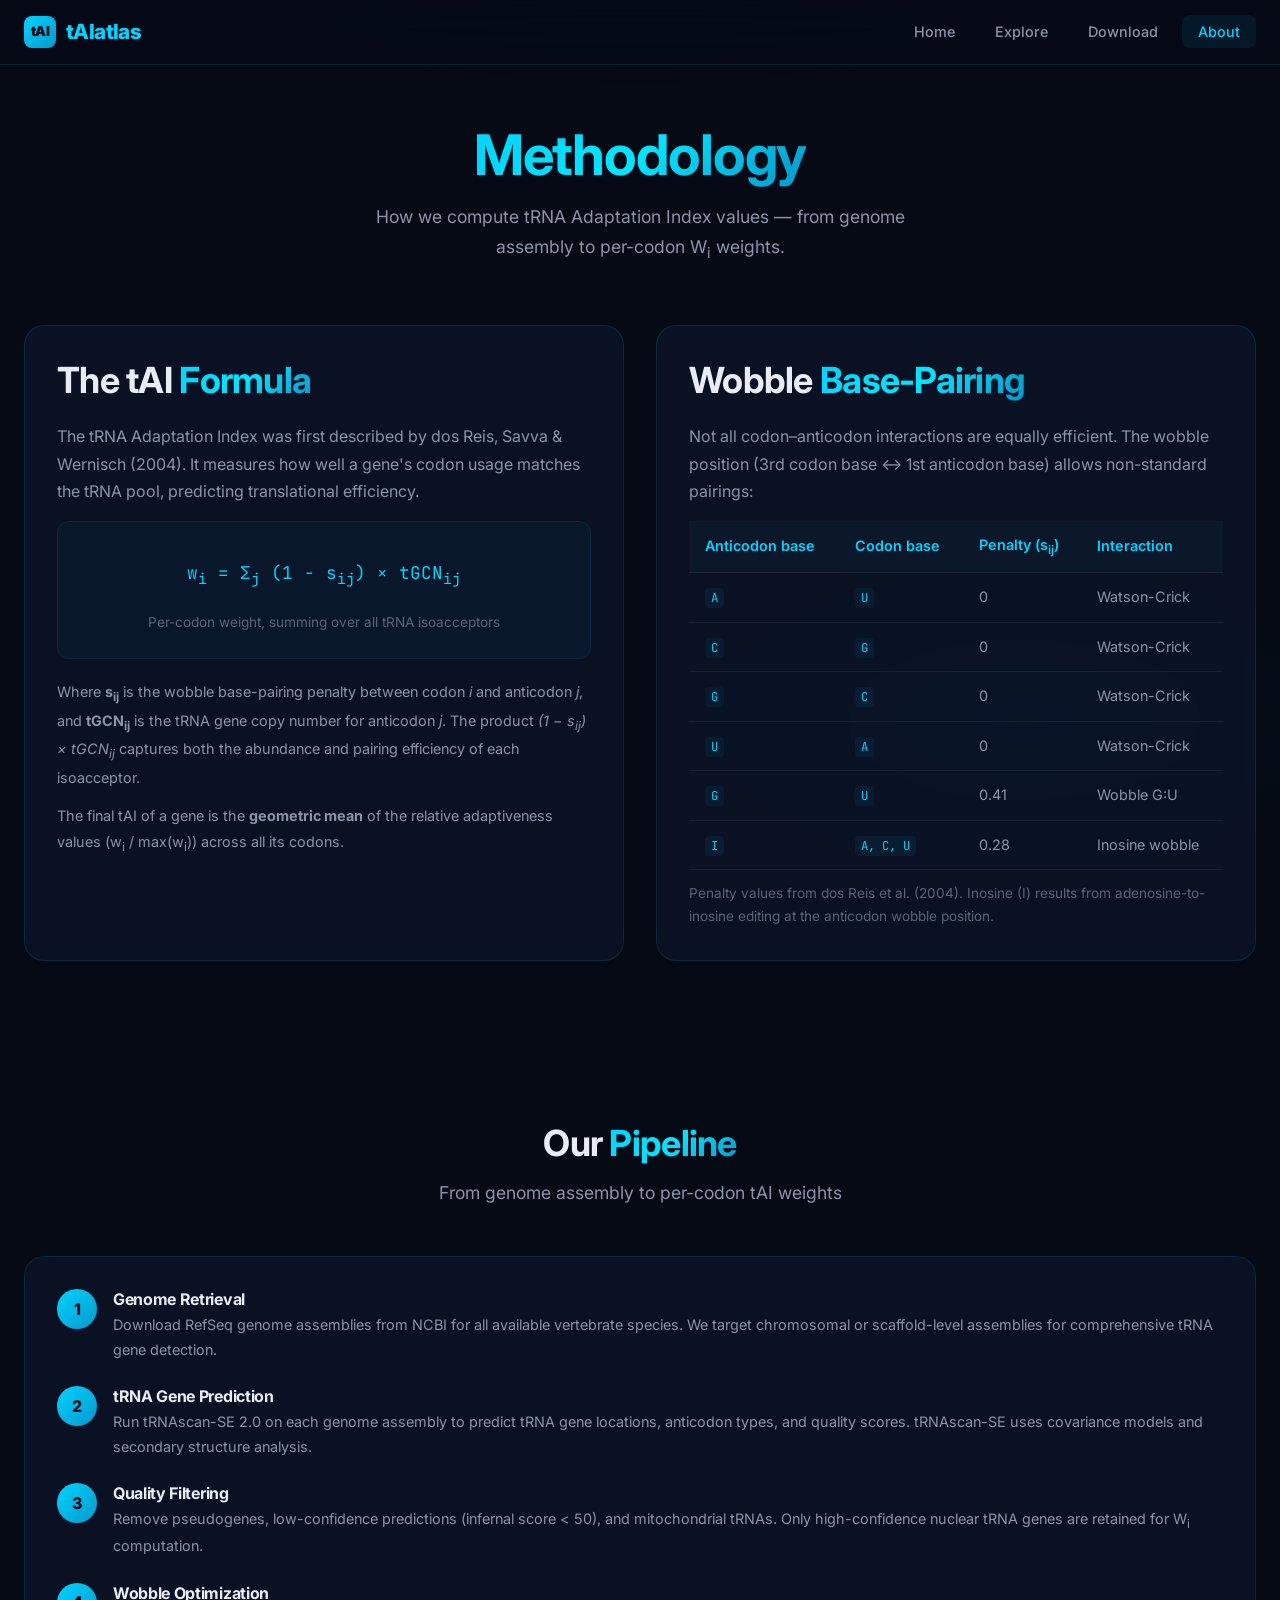
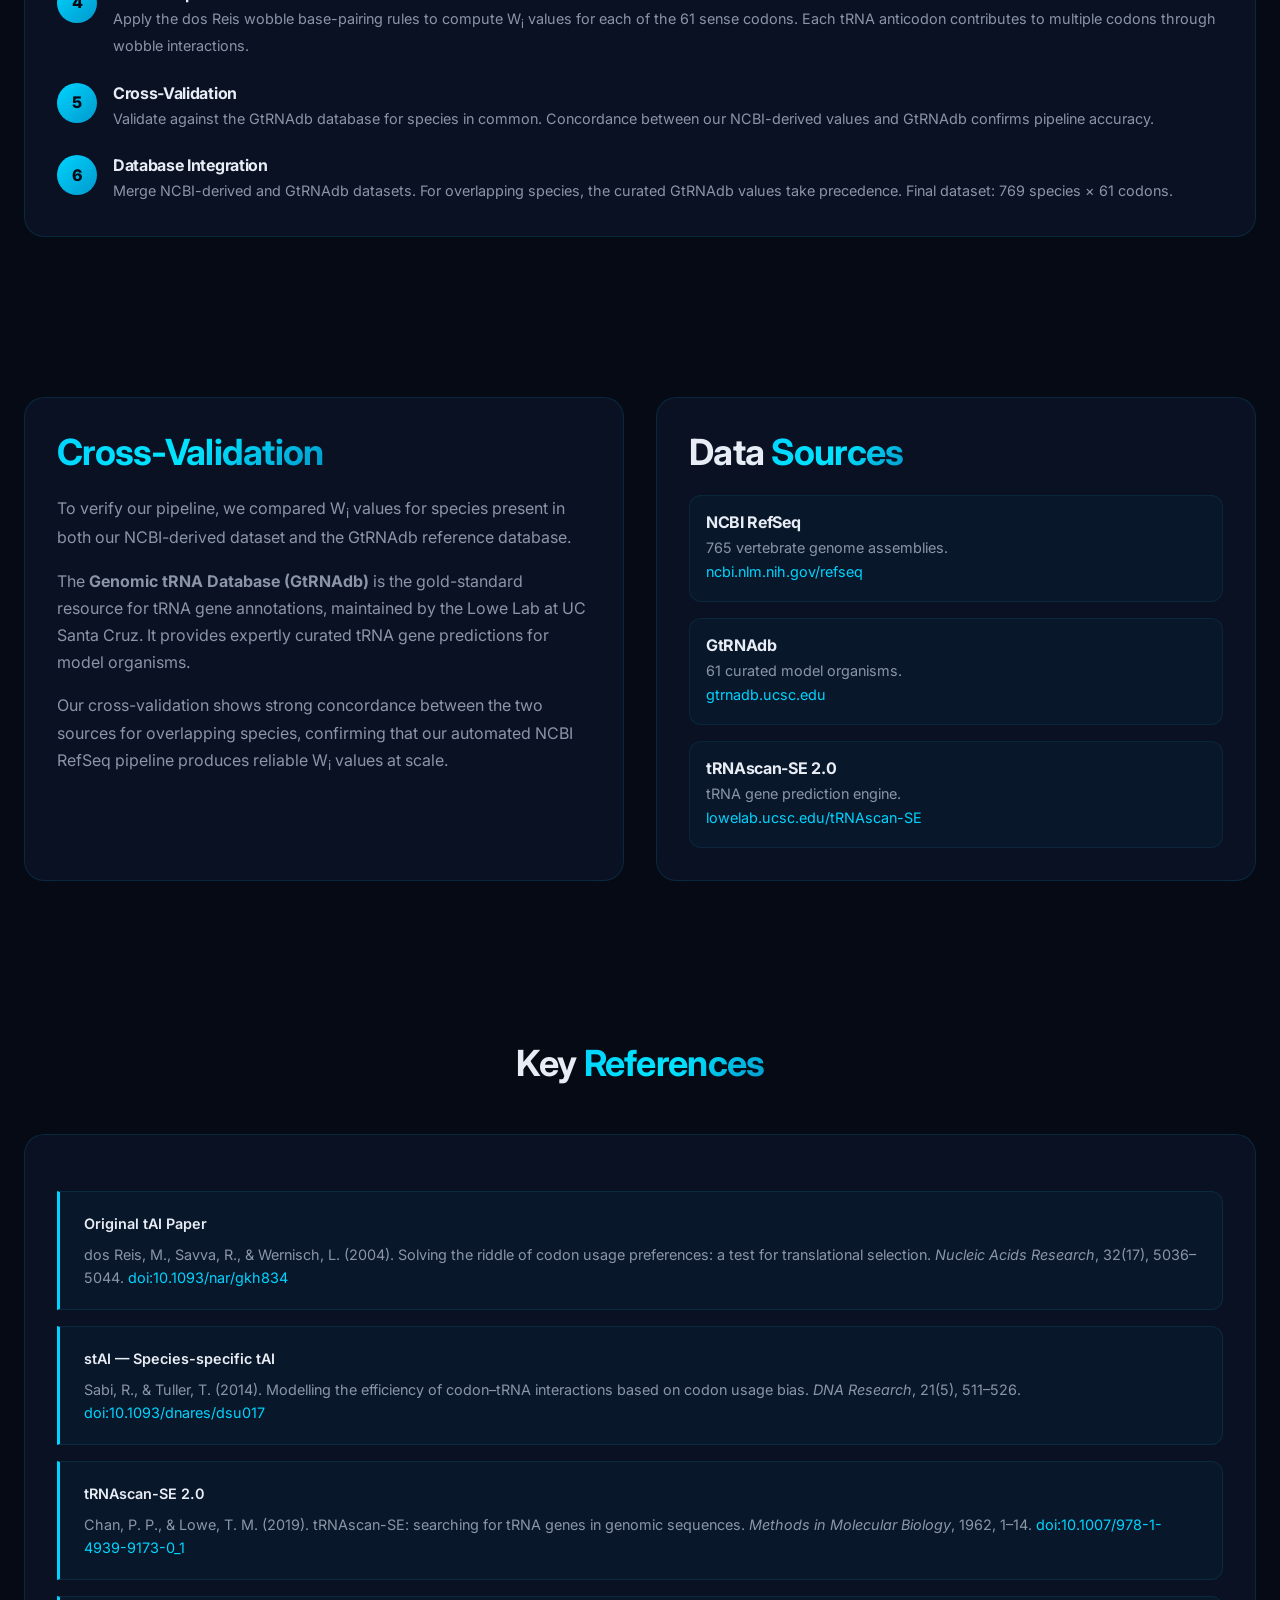
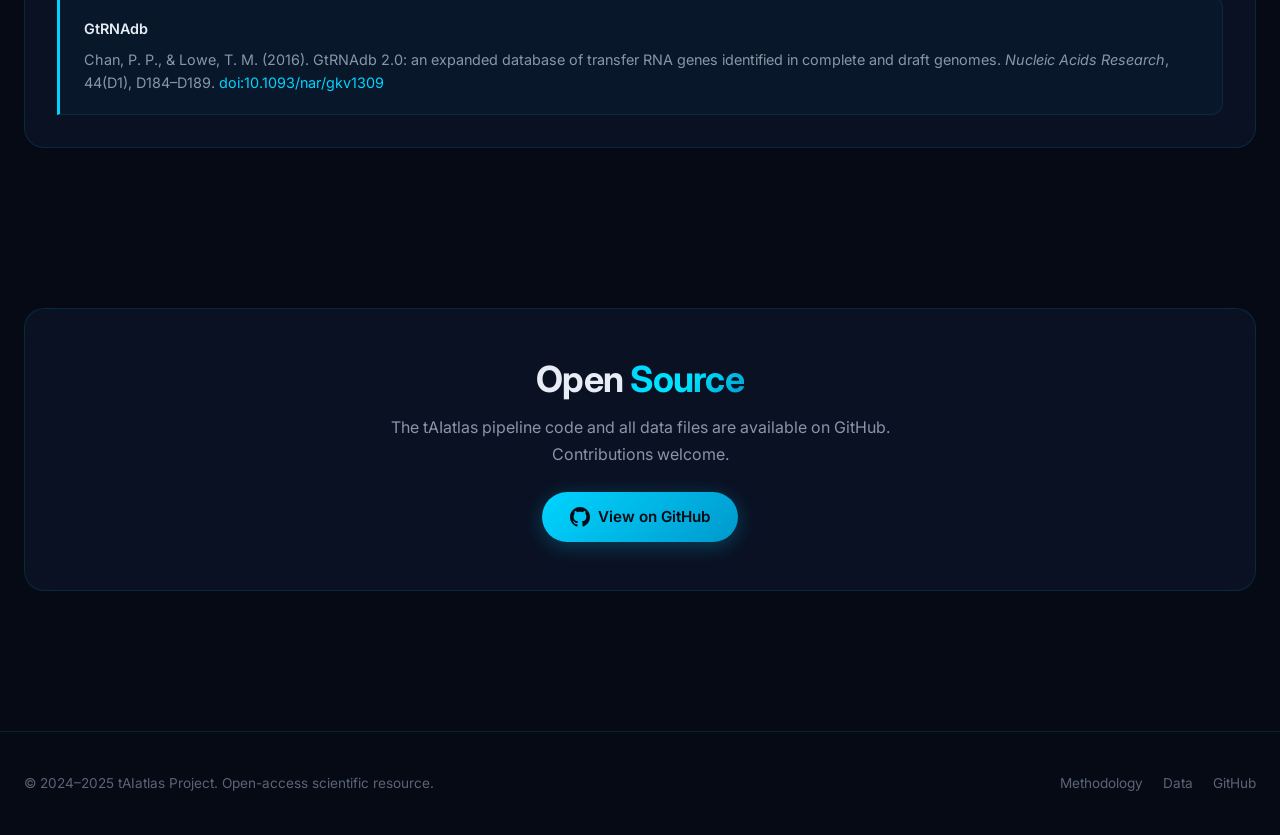
==== about.html @ b8c355f7 "feat: normalize W_i→w_i, fix taxonomy for all 769 species - Normalize raw W_i to w_i = W_i/max(W_i) " ====
<!DOCTYPE html>
<html lang="en">
<head>
  <meta charset="UTF-8">
  <meta name="viewport" content="width=device-width, initial-scale=1.0">
  <title>Methodology — tAIatlas</title>
  <meta name="description" content="How tAIatlas computes tRNA Adaptation Index values: pipeline from NCBI RefSeq genomes to quality-filtered W_i values with GtRNAdb cross-validation.">
  <link rel="preconnect" href="https://fonts.googleapis.com">
  <link rel="preconnect" href="https://fonts.gstatic.com" crossorigin>
  <link href="https://fonts.googleapis.com/css2?family=Inter:wght@300;400;500;600;700;800;900&family=JetBrains+Mono:wght@400;500;600&display=swap" rel="stylesheet">
  <link rel="stylesheet" href="css/style.css">
  <link rel="icon" href="data:image/svg+xml,<svg xmlns='http://www.w3.org/2000/svg' viewBox='0 0 100 100'><text y='.9em' font-size='90'>🧬</text></svg>">
</head>
<body>

  <!-- Navigation -->
  <nav class="nav" role="navigation" aria-label="Main navigation">
    <div class="nav-inner">
      <a href="index.html" class="nav-brand" aria-label="tAIatlas home">
        <span class="logo-icon">tAI</span>
        <span>tAIatlas</span>
      </a>
      <button class="nav-toggle" aria-label="Toggle navigation" aria-expanded="false">
        <span></span><span></span><span></span>
      </button>
      <ul class="nav-links">
        <li><a href="index.html">Home</a></li>
        <li><a href="explore.html">Explore</a></li>
        <li><a href="download.html">Download</a></li>
        <li><a href="about.html">About</a></li>
      </ul>
    </div>
  </nav>

  <!-- Page Header -->
  <header class="page-header">
    <div class="container">
      <h1><span class="gradient-text">Methodology</span></h1>
      <p>How we compute tRNA Adaptation Index values — from genome assembly to per-codon W<sub>i</sub> weights.</p>
    </div>
  </header>

  <main>
    <!-- tAI Formula Section -->
    <section class="section" style="padding-top: 0;">
      <div class="container">
        <div class="methodology-grid">

          <div class="glass-card fade-in">
            <h2 style="margin-bottom: 20px;">The tAI <span class="gradient-text">Formula</span></h2>
            <p style="color: var(--text-secondary); margin-bottom: 16px;">
              The tRNA Adaptation Index was first described by dos Reis, Savva & Wernisch (2004). It measures how well a gene's codon usage matches the tRNA pool, predicting translational efficiency.
            </p>
            <div class="formula-card" style="background: rgba(0, 212, 255, 0.03); border: 1px solid rgba(0, 212, 255, 0.08); border-radius: 12px; padding: 24px; margin-bottom: 20px;">
              <div class="formula" style="border: none; background: none; padding: 12px 0; margin-bottom: 8px;">
                w<sub>i</sub> = Σ<sub>j</sub> (1 − s<sub>ij</sub>) × tGCN<sub>ij</sub>
              </div>
              <div class="formula-label">Per-codon weight, summing over all tRNA isoacceptors</div>
            </div>
            <p style="color: var(--text-secondary); font-size: 0.9rem; line-height: 1.8;">
              Where <strong>s<sub>ij</sub></strong> is the wobble base-pairing penalty between codon <em>i</em> and anticodon <em>j</em>, and <strong>tGCN<sub>ij</sub></strong> is the tRNA gene copy number for anticodon <em>j</em>. The product <em>(1 − s<sub>ij</sub>) × tGCN<sub>ij</sub></em> captures both the abundance and pairing efficiency of each isoacceptor.
            </p>
            <p style="color: var(--text-secondary); font-size: 0.9rem; line-height: 1.8; margin-top: 12px;">
              The final tAI of a gene is the <strong>geometric mean</strong> of the relative adaptiveness values (w<sub>i</sub> / max(w<sub>i</sub>)) across all its codons.
            </p>
          </div>

          <div class="glass-card fade-in">
            <h2 style="margin-bottom: 20px;">Wobble <span class="gradient-text">Base-Pairing</span></h2>
            <p style="color: var(--text-secondary); margin-bottom: 16px;">
              Not all codon–anticodon interactions are equally efficient. The wobble position (3rd codon base ↔ 1st anticodon base) allows non-standard pairings:
            </p>
            <div style="overflow-x: auto;">
              <table class="doc-table">
                <thead>
                  <tr>
                    <th>Anticodon base</th>
                    <th>Codon base</th>
                    <th>Penalty (s<sub>ij</sub>)</th>
                    <th>Interaction</th>
                  </tr>
                </thead>
                <tbody>
                  <tr><td><code>A</code></td><td><code>U</code></td><td>0</td><td>Watson-Crick</td></tr>
                  <tr><td><code>C</code></td><td><code>G</code></td><td>0</td><td>Watson-Crick</td></tr>
                  <tr><td><code>G</code></td><td><code>C</code></td><td>0</td><td>Watson-Crick</td></tr>
                  <tr><td><code>U</code></td><td><code>A</code></td><td>0</td><td>Watson-Crick</td></tr>
                  <tr><td><code>G</code></td><td><code>U</code></td><td>0.41</td><td>Wobble G:U</td></tr>
                  <tr><td><code>I</code></td><td><code>A, C, U</code></td><td>0.28</td><td>Inosine wobble</td></tr>
                </tbody>
              </table>
            </div>
            <p style="color: var(--text-muted); font-size: 0.85rem; margin-top: 12px;">
              Penalty values from dos Reis et al. (2004). Inosine (I) results from adenosine-to-inosine editing at the anticodon wobble position.
            </p>
          </div>
        </div>
      </div>
    </section>

    <!-- Pipeline Section -->
    <section class="section">
      <div class="container">
        <div class="section-header fade-in">
          <h2>Our <span class="gradient-text">Pipeline</span></h2>
          <p>From genome assembly to per-codon tAI weights</p>
        </div>

        <div class="glass-card fade-in">
          <div class="pipeline-steps">
            <div class="step-card">
              <div class="step-number">1</div>
              <div class="step-content">
                <h4>Genome Retrieval</h4>
                <p>Download RefSeq genome assemblies from NCBI for all available vertebrate species. We target chromosomal or scaffold-level assemblies for comprehensive tRNA gene detection.</p>
              </div>
            </div>
            <div class="step-card">
              <div class="step-number">2</div>
              <div class="step-content">
                <h4>tRNA Gene Prediction</h4>
                <p>Run tRNAscan-SE 2.0 on each genome assembly to predict tRNA gene locations, anticodon types, and quality scores. tRNAscan-SE uses covariance models and secondary structure analysis.</p>
              </div>
            </div>
            <div class="step-card">
              <div class="step-number">3</div>
              <div class="step-content">
                <h4>Quality Filtering</h4>
                <p>Remove pseudogenes, low-confidence predictions (infernal score &lt; 50), and mitochondrial tRNAs. Only high-confidence nuclear tRNA genes are retained for W<sub>i</sub> computation.</p>
              </div>
            </div>
            <div class="step-card">
              <div class="step-number">4</div>
              <div class="step-content">
                <h4>Wobble Optimization</h4>
                <p>Apply the dos Reis wobble base-pairing rules to compute W<sub>i</sub> values for each of the 61 sense codons. Each tRNA anticodon contributes to multiple codons through wobble interactions.</p>
              </div>
            </div>
            <div class="step-card">
              <div class="step-number">5</div>
              <div class="step-content">
                <h4>Cross-Validation</h4>
                <p>Validate against the GtRNAdb database for species in common. Concordance between our NCBI-derived values and GtRNAdb confirms pipeline accuracy.</p>
              </div>
            </div>
            <div class="step-card">
              <div class="step-number">6</div>
              <div class="step-content">
                <h4>Database Integration</h4>
                <p>Merge NCBI-derived and GtRNAdb datasets. For overlapping species, the curated GtRNAdb values take precedence. Final dataset: 769 species × 61 codons.</p>
              </div>
            </div>
          </div>
        </div>
      </div>
    </section>

    <!-- Cross-Validation Section -->
    <section class="section">
      <div class="container">
        <div class="methodology-grid">
          <div class="glass-card fade-in">
            <h2 style="margin-bottom: 20px;"><span class="gradient-text">Cross-Validation</span></h2>
            <p style="color: var(--text-secondary); margin-bottom: 16px;">
              To verify our pipeline, we compared W<sub>i</sub> values for species present in both our NCBI-derived dataset and the GtRNAdb reference database.
            </p>
            <p style="color: var(--text-secondary); margin-bottom: 16px;">
              The <strong>Genomic tRNA Database (GtRNAdb)</strong> is the gold-standard resource for tRNA gene annotations, maintained by the Lowe Lab at UC Santa Cruz. It provides expertly curated tRNA gene predictions for model organisms.
            </p>
            <p style="color: var(--text-secondary);">
              Our cross-validation shows strong concordance between the two sources for overlapping species, confirming that our automated NCBI RefSeq pipeline produces reliable W<sub>i</sub> values at scale.
            </p>
          </div>

          <div class="glass-card fade-in">
            <h2 style="margin-bottom: 20px;">Data <span class="gradient-text">Sources</span></h2>
            <div style="display: flex; flex-direction: column; gap: 16px;">
              <div style="padding: 16px; border-radius: 12px; background: rgba(0,212,255,0.03); border: 1px solid rgba(0,212,255,0.08);">
                <h4 style="margin-bottom: 4px;">NCBI RefSeq</h4>
                <p style="color: var(--text-secondary); font-size: 0.9rem;">
                  765 vertebrate genome assemblies.
                  <br><a href="https://www.ncbi.nlm.nih.gov/refseq/" target="_blank" rel="noopener">ncbi.nlm.nih.gov/refseq</a>
                </p>
              </div>
              <div style="padding: 16px; border-radius: 12px; background: rgba(0,212,255,0.03); border: 1px solid rgba(0,212,255,0.08);">
                <h4 style="margin-bottom: 4px;">GtRNAdb</h4>
                <p style="color: var(--text-secondary); font-size: 0.9rem;">
                  61 curated model organisms.
                  <br><a href="http://gtrnadb.ucsc.edu" target="_blank" rel="noopener">gtrnadb.ucsc.edu</a>
                </p>
              </div>
              <div style="padding: 16px; border-radius: 12px; background: rgba(0,212,255,0.03); border: 1px solid rgba(0,212,255,0.08);">
                <h4 style="margin-bottom: 4px;">tRNAscan-SE 2.0</h4>
                <p style="color: var(--text-secondary); font-size: 0.9rem;">
                  tRNA gene prediction engine.
                  <br><a href="http://lowelab.ucsc.edu/tRNAscan-SE/" target="_blank" rel="noopener">lowelab.ucsc.edu/tRNAscan-SE</a>
                </p>
              </div>
            </div>
          </div>
        </div>
      </div>
    </section>

    <!-- References Section -->
    <section class="section">
      <div class="container">
        <div class="section-header fade-in">
          <h2>Key <span class="gradient-text">References</span></h2>
        </div>

        <div class="glass-card fade-in">
          <div class="citation-box">
            <p class="citation-title">Original tAI Paper</p>
            <p>
              dos Reis, M., Savva, R., & Wernisch, L. (2004). Solving the riddle of codon usage preferences: a test for translational selection.
              <em>Nucleic Acids Research</em>, 32(17), 5036–5044.
              <a href="https://doi.org/10.1093/nar/gkh834" target="_blank" rel="noopener">doi:10.1093/nar/gkh834</a>
            </p>
          </div>

          <div class="citation-box" style="margin-top: 16px;">
            <p class="citation-title">stAI — Species-specific tAI</p>
            <p>
              Sabi, R., & Tuller, T. (2014). Modelling the efficiency of codon–tRNA interactions based on codon usage bias.
              <em>DNA Research</em>, 21(5), 511–526.
              <a href="https://doi.org/10.1093/dnares/dsu017" target="_blank" rel="noopener">doi:10.1093/dnares/dsu017</a>
            </p>
          </div>

          <div class="citation-box" style="margin-top: 16px;">
            <p class="citation-title">tRNAscan-SE 2.0</p>
            <p>
              Chan, P. P., & Lowe, T. M. (2019). tRNAscan-SE: searching for tRNA genes in genomic sequences.
              <em>Methods in Molecular Biology</em>, 1962, 1–14.
              <a href="https://doi.org/10.1007/978-1-4939-9173-0_1" target="_blank" rel="noopener">doi:10.1007/978-1-4939-9173-0_1</a>
            </p>
          </div>

          <div class="citation-box" style="margin-top: 16px;">
            <p class="citation-title">GtRNAdb</p>
            <p>
              Chan, P. P., & Lowe, T. M. (2016). GtRNAdb 2.0: an expanded database of transfer RNA genes identified in complete and draft genomes.
              <em>Nucleic Acids Research</em>, 44(D1), D184–D189.
              <a href="https://doi.org/10.1093/nar/gkv1309" target="_blank" rel="noopener">doi:10.1093/nar/gkv1309</a>
            </p>
          </div>
        </div>
      </div>
    </section>

    <!-- GitHub Section -->
    <section class="section">
      <div class="container">
        <div class="glass-card fade-in" style="text-align: center; padding: 48px 32px;">
          <h2 style="margin-bottom: 12px;">Open <span class="gradient-text">Source</span></h2>
          <p style="color: var(--text-secondary); max-width: 500px; margin: 0 auto 24px;">
            The tAIatlas pipeline code and all data files are available on GitHub. Contributions welcome.
          </p>
          <a href="https://github.com/taiatlas" class="btn btn-primary" target="_blank" rel="noopener">
            <svg width="20" height="20" viewBox="0 0 24 24" fill="currentColor"><path d="M12 0c-6.626 0-12 5.373-12 12 0 5.302 3.438 9.8 8.207 11.387.599.111.793-.261.793-.577v-2.234c-3.338.726-4.033-1.416-4.033-1.416-.546-1.387-1.333-1.756-1.333-1.756-1.089-.745.083-.729.083-.729 1.205.084 1.839 1.237 1.839 1.237 1.07 1.834 2.807 1.304 3.492.997.107-.775.418-1.305.762-1.604-2.665-.305-5.467-1.334-5.467-5.931 0-1.311.469-2.381 1.236-3.221-.124-.303-.535-1.524.117-3.176 0 0 1.008-.322 3.301 1.23.957-.266 1.983-.399 3.003-.404 1.02.005 2.047.138 3.006.404 2.291-1.552 3.297-1.23 3.297-1.23.653 1.653.242 2.874.118 3.176.77.84 1.235 1.911 1.235 3.221 0 4.609-2.807 5.624-5.479 5.921.43.372.823 1.102.823 2.222v3.293c0 .319.192.694.801.576 4.765-1.589 8.199-6.086 8.199-11.386 0-6.627-5.373-12-12-12z"/></svg>
            View on GitHub
          </a>
        </div>
      </div>
    </section>
  </main>

  <!-- Footer -->
  <footer class="footer" role="contentinfo">
    <div class="container">
      <div class="footer-content">
        <div class="footer-text">
          © 2024–2025 tAIatlas Project. Open-access scientific resource.
        </div>
        <div class="footer-links">
          <a href="about.html">Methodology</a>
          <a href="download.html">Data</a>
          <a href="https://github.com/taiatlas" target="_blank" rel="noopener">GitHub</a>
        </div>
      </div>
    </div>
  </footer>

  <script src="js/main.js"></script>
</body>
</html>
---- css/style.css ----
/* ========================================
   tAIatlas — Global Styles
   Dark scientific aesthetic
   ======================================== */

/* --- CSS Variables --- */
:root {
  --bg-primary: #060a14;
  --bg-secondary: #0a1020;
  --bg-card: rgba(14, 22, 42, 0.65);
  --bg-card-hover: rgba(20, 30, 55, 0.75);
  --border-glass: rgba(0, 212, 255, 0.12);
  --border-glass-hover: rgba(0, 212, 255, 0.28);
  --accent: #00d4ff;
  --accent-secondary: #0099cc;
  --accent-gradient: linear-gradient(135deg, #00d4ff 0%, #0099cc 100%);
  --accent-gradient-text: linear-gradient(135deg, #00d4ff 0%, #00e5ff 50%, #0099cc 100%);
  --text-primary: #e8edf5;
  --text-secondary: #8b95a8;
  --text-muted: #5a6478;
  --success: #00e676;
  --warning: #ffab40;
  --font-sans: 'Inter', -apple-system, BlinkMacSystemFont, 'Segoe UI', Roboto, sans-serif;
  --font-mono: 'JetBrains Mono', 'Fira Code', 'SF Mono', monospace;
  --radius-sm: 8px;
  --radius-md: 12px;
  --radius-lg: 20px;
  --radius-xl: 28px;
  --shadow-sm: 0 2px 8px rgba(0,0,0,0.3);
  --shadow-md: 0 8px 32px rgba(0,0,0,0.4);
  --shadow-lg: 0 16px 64px rgba(0,0,0,0.5);
  --shadow-glow: 0 0 40px rgba(0, 212, 255, 0.08);
  --transition: 0.3s cubic-bezier(0.4, 0, 0.2, 1);
  --max-width: 1280px;
}

/* --- Reset & Base --- */
*, *::before, *::after {
  margin: 0;
  padding: 0;
  box-sizing: border-box;
}

html {
  scroll-behavior: smooth;
  -webkit-font-smoothing: antialiased;
  -moz-osx-font-smoothing: grayscale;
}

body {
  font-family: var(--font-sans);
  background: var(--bg-primary);
  color: var(--text-primary);
  line-height: 1.7;
  min-height: 100vh;
  overflow-x: hidden;
}

/* Background pattern */
body::before {
  content: '';
  position: fixed;
  inset: 0;
  background:
    radial-gradient(ellipse 80% 50% at 50% -20%, rgba(0, 153, 204, 0.08) 0%, transparent 60%),
    radial-gradient(ellipse 60% 40% at 80% 80%, rgba(0, 212, 255, 0.04) 0%, transparent 50%);
  pointer-events: none;
  z-index: 0;
}

a {
  color: var(--accent);
  text-decoration: none;
  transition: color var(--transition);
}

a:hover {
  color: #33ddff;
}

img { max-width: 100%; }

/* --- Typography --- */
h1, h2, h3, h4, h5, h6 {
  font-weight: 700;
  line-height: 1.25;
  letter-spacing: -0.02em;
}

h1 { font-size: clamp(2rem, 5vw, 3.5rem); }
h2 { font-size: clamp(1.5rem, 3vw, 2.25rem); }
h3 { font-size: clamp(1.2rem, 2vw, 1.5rem); }

.gradient-text {
  background: var(--accent-gradient-text);
  -webkit-background-clip: text;
  -webkit-text-fill-color: transparent;
  background-clip: text;
}

/* --- Layout --- */
.container {
  max-width: var(--max-width);
  margin: 0 auto;
  padding: 0 24px;
  position: relative;
  z-index: 1;
}

.section {
  padding: 80px 0;
}

.section-header {
  text-align: center;
  margin-bottom: 48px;
}

.section-header p {
  color: var(--text-secondary);
  margin-top: 12px;
  font-size: 1.1rem;
  max-width: 640px;
  margin-left: auto;
  margin-right: auto;
}

/* --- Navigation --- */
.nav {
  position: fixed;
  top: 0;
  left: 0;
  right: 0;
  z-index: 100;
  backdrop-filter: blur(20px) saturate(180%);
  -webkit-backdrop-filter: blur(20px) saturate(180%);
  background: rgba(6, 10, 20, 0.75);
  border-bottom: 1px solid var(--border-glass);
  transition: background var(--transition);
}

.nav-inner {
  max-width: var(--max-width);
  margin: 0 auto;
  padding: 0 24px;
  display: flex;
  align-items: center;
  justify-content: space-between;
  height: 64px;
}

.nav-brand {
  display: flex;
  align-items: center;
  gap: 10px;
  font-weight: 800;
  font-size: 1.3rem;
  letter-spacing: -0.03em;
}

.nav-brand .logo-icon {
  width: 32px;
  height: 32px;
  border-radius: 8px;
  background: var(--accent-gradient);
  display: flex;
  align-items: center;
  justify-content: center;
  font-size: 0.85rem;
  font-weight: 900;
  color: var(--bg-primary);
}

.nav-links {
  display: flex;
  align-items: center;
  gap: 8px;
  list-style: none;
}

.nav-links a {
  padding: 8px 16px;
  border-radius: var(--radius-sm);
  color: var(--text-secondary);
  font-size: 0.9rem;
  font-weight: 500;
  transition: all var(--transition);
}

.nav-links a:hover,
.nav-links a.active {
  color: var(--text-primary);
  background: rgba(0, 212, 255, 0.08);
}

.nav-links a.active {
  color: var(--accent);
}

/* Mobile hamburger */
.nav-toggle {
  display: none;
  background: none;
  border: none;
  color: var(--text-primary);
  cursor: pointer;
  padding: 8px;
}

.nav-toggle span {
  display: block;
  width: 24px;
  height: 2px;
  background: currentColor;
  margin: 5px 0;
  transition: var(--transition);
}

/* --- Glass Card --- */
.glass-card {
  background: var(--bg-card);
  backdrop-filter: blur(16px) saturate(150%);
  -webkit-backdrop-filter: blur(16px) saturate(150%);
  border: 1px solid var(--border-glass);
  border-radius: var(--radius-lg);
  padding: 32px;
  transition: all var(--transition);
}

.glass-card:hover {
  background: var(--bg-card-hover);
  border-color: var(--border-glass-hover);
  box-shadow: var(--shadow-glow);
  transform: translateY(-2px);
}

/* --- Buttons --- */
.btn {
  display: inline-flex;
  align-items: center;
  gap: 8px;
  padding: 12px 28px;
  border-radius: var(--radius-xl);
  font-weight: 600;
  font-size: 0.95rem;
  cursor: pointer;
  transition: all var(--transition);
  border: none;
  font-family: var(--font-sans);
  text-decoration: none;
}

.btn-primary {
  background: var(--accent-gradient);
  color: var(--bg-primary);
  box-shadow: 0 4px 20px rgba(0, 212, 255, 0.25);
}

.btn-primary:hover {
  box-shadow: 0 6px 30px rgba(0, 212, 255, 0.4);
  transform: translateY(-2px);
  color: var(--bg-primary);
}

.btn-secondary {
  background: rgba(0, 212, 255, 0.08);
  color: var(--accent);
  border: 1px solid rgba(0, 212, 255, 0.2);
}

.btn-secondary:hover {
  background: rgba(0, 212, 255, 0.15);
  border-color: rgba(0, 212, 255, 0.4);
  color: var(--accent);
}

/* --- Hero Section --- */
.hero {
  min-height: 100vh;
  display: flex;
  align-items: center;
  padding-top: 64px;
  position: relative;
  overflow: hidden;
}

.hero::before {
  content: '';
  position: absolute;
  width: 600px;
  height: 600px;
  border-radius: 50%;
  background: radial-gradient(circle, rgba(0, 212, 255, 0.06) 0%, transparent 70%);
  top: 10%;
  right: -10%;
  pointer-events: none;
}

.hero-content {
  max-width: 720px;
  position: relative;
  z-index: 1;
}

.hero-badge {
  display: inline-flex;
  align-items: center;
  gap: 8px;
  padding: 6px 16px;
  border-radius: 100px;
  background: rgba(0, 212, 255, 0.08);
  border: 1px solid rgba(0, 212, 255, 0.15);
  color: var(--accent);
  font-size: 0.85rem;
  font-weight: 600;
  margin-bottom: 24px;
  animation: fadeInDown 0.8s ease;
}

.hero-badge .badge-dot {
  width: 6px;
  height: 6px;
  border-radius: 50%;
  background: var(--accent);
  animation: pulse-dot 2s infinite;
}

.hero h1 {
  margin-bottom: 20px;
  animation: fadeInUp 0.8s ease 0.1s both;
}

.hero-tagline {
  font-size: 1.25rem;
  color: var(--text-secondary);
  margin-bottom: 32px;
  animation: fadeInUp 0.8s ease 0.2s both;
}

.hero-actions {
  display: flex;
  gap: 16px;
  flex-wrap: wrap;
  animation: fadeInUp 0.8s ease 0.3s both;
}

/* --- Hero Search --- */
.hero-search {
  margin-top: 40px;
  animation: fadeInUp 0.8s ease 0.4s both;
}

.search-container {
  position: relative;
  max-width: 560px;
}

.search-input {
  width: 100%;
  padding: 16px 24px 16px 52px;
  border-radius: var(--radius-xl);
  background: var(--bg-card);
  border: 1px solid var(--border-glass);
  color: var(--text-primary);
  font-size: 1rem;
  font-family: var(--font-sans);
  outline: none;
  transition: all var(--transition);
  backdrop-filter: blur(12px);
}

.search-input::placeholder {
  color: var(--text-muted);
}

.search-input:focus {
  border-color: var(--accent);
  box-shadow: 0 0 0 3px rgba(0, 212, 255, 0.1), var(--shadow-glow);
}

.search-icon {
  position: absolute;
  left: 20px;
  top: 50%;
  transform: translateY(-50%);
  color: var(--text-muted);
  pointer-events: none;
}

.search-results {
  position: absolute;
  top: calc(100% + 8px);
  left: 0;
  right: 0;
  background: rgba(10, 16, 32, 0.95);
  backdrop-filter: blur(20px);
  border: 1px solid var(--border-glass);
  border-radius: var(--radius-md);
  max-height: 320px;
  overflow-y: auto;
  display: none;
  box-shadow: var(--shadow-lg);
  z-index: 50;
}

.search-results.active {
  display: block;
  animation: fadeIn 0.2s ease;
}

.search-result-item {
  padding: 12px 20px;
  cursor: pointer;
  display: flex;
  align-items: center;
  justify-content: space-between;
  transition: background var(--transition);
  border-bottom: 1px solid rgba(255,255,255,0.03);
}

.search-result-item:last-child {
  border-bottom: none;
}

.search-result-item:hover {
  background: rgba(0, 212, 255, 0.08);
}

.search-result-item .species-name {
  font-style: italic;
  font-weight: 500;
}

.search-result-item .species-name mark {
  background: rgba(0, 212, 255, 0.2);
  color: var(--accent);
  padding: 0 2px;
  border-radius: 2px;
}

.search-result-item .species-group {
  font-size: 0.8rem;
  color: var(--text-muted);
  padding: 2px 10px;
  border-radius: 100px;
  background: rgba(255,255,255,0.05);
}

/* --- Stats Section --- */
.stats-grid {
  display: grid;
  grid-template-columns: repeat(auto-fit, minmax(200px, 1fr));
  gap: 20px;
}

.stat-card {
  text-align: center;
  padding: 28px 20px;
}

.stat-number {
  font-size: 2.5rem;
  font-weight: 800;
  background: var(--accent-gradient-text);
  -webkit-background-clip: text;
  -webkit-text-fill-color: transparent;
  background-clip: text;
  line-height: 1.1;
  margin-bottom: 8px;
}

.stat-label {
  color: var(--text-secondary);
  font-size: 0.9rem;
  font-weight: 500;
}

/* --- About tAI Section --- */
.about-tai-grid {
  display: grid;
  grid-template-columns: 1fr 1fr;
  gap: 32px;
  align-items: start;
}

.about-tai-text p {
  color: var(--text-secondary);
  margin-bottom: 16px;
}

.about-tai-text p:first-of-type {
  font-size: 1.1rem;
  color: var(--text-primary);
}

.formula-card {
  padding: 28px;
  text-align: center;
}

.formula-card .formula {
  font-family: var(--font-mono);
  font-size: 1.1rem;
  color: var(--accent);
  padding: 20px;
  border-radius: var(--radius-md);
  background: rgba(0, 212, 255, 0.04);
  border: 1px solid rgba(0, 212, 255, 0.1);
  margin-bottom: 16px;
  overflow-x: auto;
}

.formula-card .formula-label {
  font-size: 0.85rem;
  color: var(--text-muted);
}

/* --- Explorer Table --- */
.explorer-controls {
  display: flex;
  gap: 16px;
  margin-bottom: 24px;
  flex-wrap: wrap;
  align-items: center;
}

.explorer-controls .search-container {
  flex: 1;
  min-width: 260px;
}

.filter-select {
  padding: 12px 20px;
  border-radius: var(--radius-xl);
  background: var(--bg-card);
  border: 1px solid var(--border-glass);
  color: var(--text-primary);
  font-size: 0.9rem;
  font-family: var(--font-sans);
  cursor: pointer;
  outline: none;
  transition: all var(--transition);
  appearance: none;
  -webkit-appearance: none;
  padding-right: 40px;
  background-image: url("data:image/svg+xml,%3Csvg xmlns='http://www.w3.org/2000/svg' width='12' height='12' viewBox='0 0 24 24' fill='none' stroke='%238b95a8' stroke-width='2'%3E%3Cpath d='M6 9l6 6 6-6'/%3E%3C/svg%3E");
  background-repeat: no-repeat;
  background-position: right 16px center;
}

.filter-select:focus {
  border-color: var(--accent);
}

.filter-select option {
  background: var(--bg-secondary);
  color: var(--text-primary);
}

.species-count {
  color: var(--text-muted);
  font-size: 0.9rem;
  white-space: nowrap;
}

.table-wrapper {
  overflow-x: auto;
  border-radius: var(--radius-lg);
  border: 1px solid var(--border-glass);
}

.data-table {
  width: 100%;
  border-collapse: collapse;
  font-size: 0.9rem;
}

.data-table thead {
  position: sticky;
  top: 0;
  z-index: 5;
}

.data-table th {
  background: rgba(10, 16, 32, 0.95);
  backdrop-filter: blur(8px);
  padding: 14px 16px;
  text-align: left;
  font-weight: 600;
  color: var(--text-secondary);
  border-bottom: 1px solid var(--border-glass);
  cursor: pointer;
  user-select: none;
  white-space: nowrap;
  transition: color var(--transition);
}

.data-table th:hover {
  color: var(--accent);
}

.data-table th .sort-arrow {
  margin-left: 4px;
  opacity: 0.3;
  font-size: 0.75rem;
}

.data-table th.sorted .sort-arrow {
  opacity: 1;
  color: var(--accent);
}

.data-table td {
  padding: 12px 16px;
  border-bottom: 1px solid rgba(255,255,255,0.03);
  white-space: nowrap;
}

.data-table tbody tr {
  transition: background var(--transition);
  cursor: pointer;
}

.data-table tbody tr:hover {
  background: rgba(0, 212, 255, 0.04);
}

.data-table .species-cell {
  font-style: italic;
  font-weight: 500;
  color: var(--text-primary);
}

.data-table .group-badge {
  display: inline-block;
  padding: 2px 10px;
  border-radius: 100px;
  font-size: 0.78rem;
  font-weight: 500;
}

.group-badge.mammal { background: rgba(255, 107, 107, 0.12); color: #ff6b6b; }
.group-badge.bird { background: rgba(255, 209, 102, 0.12); color: #ffd166; }
.group-badge.fish { background: rgba(72, 191, 227, 0.12); color: #48bfe3; }
.group-badge.reptile { background: rgba(6, 214, 160, 0.12); color: #06d6a0; }
.group-badge.amphibian { background: rgba(188, 143, 255, 0.12); color: #bc8fff; }
.group-badge.other { background: rgba(139, 149, 168, 0.12); color: #8b95a8; }

/* --- Species Detail Panel --- */
.species-detail {
  margin-top: 32px;
  display: none;
}

.species-detail.active {
  display: block;
  animation: fadeIn 0.4s ease;
}

.species-detail-header {
  display: flex;
  align-items: center;
  justify-content: space-between;
  margin-bottom: 24px;
}

.species-detail-header h2 {
  font-style: italic;
}

.close-detail {
  background: rgba(255,255,255,0.05);
  border: 1px solid rgba(255,255,255,0.1);
  color: var(--text-secondary);
  padding: 8px 16px;
  border-radius: var(--radius-sm);
  cursor: pointer;
  font-family: var(--font-sans);
  transition: all var(--transition);
}

.close-detail:hover {
  background: rgba(255,255,255,0.1);
  color: var(--text-primary);
}

.chart-container {
  height: 400px;
  position: relative;
  overflow-x: auto;
}

.bar-chart {
  display: flex;
  align-items: flex-end;
  gap: 2px;
  height: 320px;
  padding: 20px 0;
  min-width: 900px;
}

.bar-wrapper {
  flex: 1;
  display: flex;
  flex-direction: column;
  align-items: center;
  min-width: 14px;
  height: 100%;
  justify-content: flex-end;
}

.bar {
  width: 100%;
  max-width: 16px;
  border-radius: 3px 3px 0 0;
  background: var(--accent-gradient);
  transition: height 0.6s cubic-bezier(0.4, 0, 0.2, 1);
  position: relative;
  min-height: 2px;
}

.bar:hover {
  filter: brightness(1.3);
  box-shadow: 0 0 10px rgba(0, 212, 255, 0.4);
}

.bar-label {
  font-size: 0.6rem;
  color: var(--text-muted);
  transform: rotate(-60deg);
  white-space: nowrap;
  font-family: var(--font-mono);
}

.bar-value {
  font-size: 0.55rem;
  color: var(--text-secondary);
  text-align: center;
  opacity: 0;
  transition: opacity var(--transition);
}

.bar-wrapper:hover .bar-value {
  opacity: 1;
}

.chart-y-axis {
  position: absolute;
  left: 0;
  top: 0;
  bottom: 60px;
  width: 50px;
  display: flex;
  flex-direction: column;
  justify-content: space-between;
  padding: 20px 0;
}

.chart-y-label {
  font-size: 0.7rem;
  color: var(--text-muted);
  text-align: right;
  font-family: var(--font-mono);
}

/* --- Download Page --- */
.downloads-grid {
  display: grid;
  grid-template-columns: repeat(auto-fit, minmax(320px, 1fr));
  gap: 24px;
}

.download-card {
  display: flex;
  flex-direction: column;
}

.download-card h3 {
  margin-bottom: 8px;
  display: flex;
  align-items: center;
  gap: 10px;
}

.download-card .file-icon {
  width: 40px;
  height: 40px;
  border-radius: var(--radius-sm);
  background: rgba(0, 212, 255, 0.08);
  display: flex;
  align-items: center;
  justify-content: center;
  color: var(--accent);
  font-size: 1.1rem;
  flex-shrink: 0;
}

.download-card p {
  color: var(--text-secondary);
  font-size: 0.9rem;
  margin-bottom: 16px;
  flex: 1;
}

.download-card .file-meta {
  display: flex;
  gap: 16px;
  margin-bottom: 16px;
  font-size: 0.8rem;
  color: var(--text-muted);
}

.download-card .file-meta span {
  display: flex;
  align-items: center;
  gap: 4px;
}

/* --- Documentation Section --- */
.doc-section {
  margin-bottom: 40px;
}

.doc-section h3 {
  margin-bottom: 16px;
  color: var(--text-primary);
}

.doc-table {
  width: 100%;
  border-collapse: collapse;
  font-size: 0.9rem;
}

.doc-table th,
.doc-table td {
  padding: 12px 16px;
  text-align: left;
  border-bottom: 1px solid rgba(255,255,255,0.06);
}

.doc-table th {
  color: var(--accent);
  font-weight: 600;
  background: rgba(0, 212, 255, 0.03);
}

.doc-table td {
  color: var(--text-secondary);
}

.doc-table code {
  font-family: var(--font-mono);
  background: rgba(0, 212, 255, 0.06);
  padding: 2px 6px;
  border-radius: 4px;
  font-size: 0.85em;
  color: var(--accent);
}

/* --- About / Methodology --- */
.methodology-grid {
  display: grid;
  grid-template-columns: 1fr 1fr;
  gap: 32px;
}

.step-card {
  display: flex;
  gap: 16px;
  align-items: start;
}

.step-number {
  width: 40px;
  height: 40px;
  min-width: 40px;
  border-radius: 50%;
  background: var(--accent-gradient);
  display: flex;
  align-items: center;
  justify-content: center;
  font-weight: 800;
  color: var(--bg-primary);
  font-size: 1rem;
}

.step-content h4 {
  margin-bottom: 4px;
  font-size: 1rem;
}

.step-content p {
  color: var(--text-secondary);
  font-size: 0.9rem;
}

.pipeline-steps {
  display: flex;
  flex-direction: column;
  gap: 24px;
}

.citation-box {
  background: rgba(0, 212, 255, 0.03);
  border: 1px solid rgba(0, 212, 255, 0.1);
  border-left: 3px solid var(--accent);
  padding: 20px 24px;
  border-radius: 0 var(--radius-md) var(--radius-md) 0;
  margin-top: 24px;
}

.citation-box p {
  color: var(--text-secondary);
  font-size: 0.9rem;
  line-height: 1.6;
}

.citation-box .citation-title {
  font-weight: 600;
  color: var(--text-primary);
  margin-bottom: 8px;
}

/* --- Footer --- */
.footer {
  border-top: 1px solid var(--border-glass);
  padding: 40px 0;
  margin-top: 60px;
}

.footer-content {
  display: flex;
  justify-content: space-between;
  align-items: center;
  flex-wrap: wrap;
  gap: 16px;
}

.footer-text {
  color: var(--text-muted);
  font-size: 0.85rem;
}

.footer-links {
  display: flex;
  gap: 20px;
}

.footer-links a {
  color: var(--text-muted);
  font-size: 0.85rem;
}

.footer-links a:hover {
  color: var(--accent);
}

/* --- Page Header --- */
.page-header {
  padding: 120px 0 60px;
  text-align: center;
}

.page-header h1 {
  margin-bottom: 12px;
}

.page-header p {
  color: var(--text-secondary);
  font-size: 1.1rem;
  max-width: 600px;
  margin: 0 auto;
}

/* --- Animations --- */
@keyframes fadeIn {
  from { opacity: 0; }
  to { opacity: 1; }
}

@keyframes fadeInUp {
  from { opacity: 0; transform: translateY(20px); }
  to { opacity: 1; transform: translateY(0); }
}

@keyframes fadeInDown {
  from { opacity: 0; transform: translateY(-10px); }
  to { opacity: 1; transform: translateY(0); }
}

@keyframes pulse-dot {
  0%, 100% { opacity: 1; }
  50% { opacity: 0.4; }
}

.fade-in {
  opacity: 0;
  transform: translateY(20px);
  transition: opacity 0.6s ease, transform 0.6s ease;
}

.fade-in.visible {
  opacity: 1;
  transform: translateY(0);
}

/* --- Scrollbar --- */
::-webkit-scrollbar {
  width: 8px;
  height: 8px;
}

::-webkit-scrollbar-track {
  background: transparent;
}

::-webkit-scrollbar-thumb {
  background: rgba(255,255,255,0.1);
  border-radius: 4px;
}

::-webkit-scrollbar-thumb:hover {
  background: rgba(255,255,255,0.2);
}

/* --- Loading Spinner --- */
.loading {
  display: flex;
  align-items: center;
  justify-content: center;
  padding: 60px;
  color: var(--text-muted);
  gap: 12px;
}

.spinner {
  width: 24px;
  height: 24px;
  border: 3px solid rgba(0, 212, 255, 0.15);
  border-top-color: var(--accent);
  border-radius: 50%;
  animation: spin 0.8s linear infinite;
}

@keyframes spin {
  to { transform: rotate(360deg); }
}

/* --- Responsive --- */
@media (max-width: 768px) {
  .nav-toggle {
    display: block;
  }

  .nav-links {
    display: none;
    position: absolute;
    top: 64px;
    left: 0;
    right: 0;
    background: rgba(6, 10, 20, 0.95);
    backdrop-filter: blur(20px);
    flex-direction: column;
    padding: 16px;
    border-bottom: 1px solid var(--border-glass);
  }

  .nav-links.open {
    display: flex;
  }

  .nav-links a {
    padding: 12px 16px;
    width: 100%;
  }

  .hero-content {
    text-align: center;
  }

  .hero-actions {
    justify-content: center;
  }

  .about-tai-grid,
  .methodology-grid {
    grid-template-columns: 1fr;
  }

  .stats-grid {
    grid-template-columns: repeat(2, 1fr);
  }

  .downloads-grid {
    grid-template-columns: 1fr;
  }

  .section {
    padding: 48px 0;
  }

  .glass-card {
    padding: 24px;
  }

  .explorer-controls {
    flex-direction: column;
    align-items: stretch;
  }

  .page-header {
    padding: 100px 0 40px;
  }

  .footer-content {
    flex-direction: column;
    text-align: center;
  }
}

@media (max-width: 480px) {
  .stats-grid {
    grid-template-columns: 1fr;
  }

  .hero-actions {
    flex-direction: column;
    align-items: center;
  }

  .stat-number {
    font-size: 2rem;
  }
}
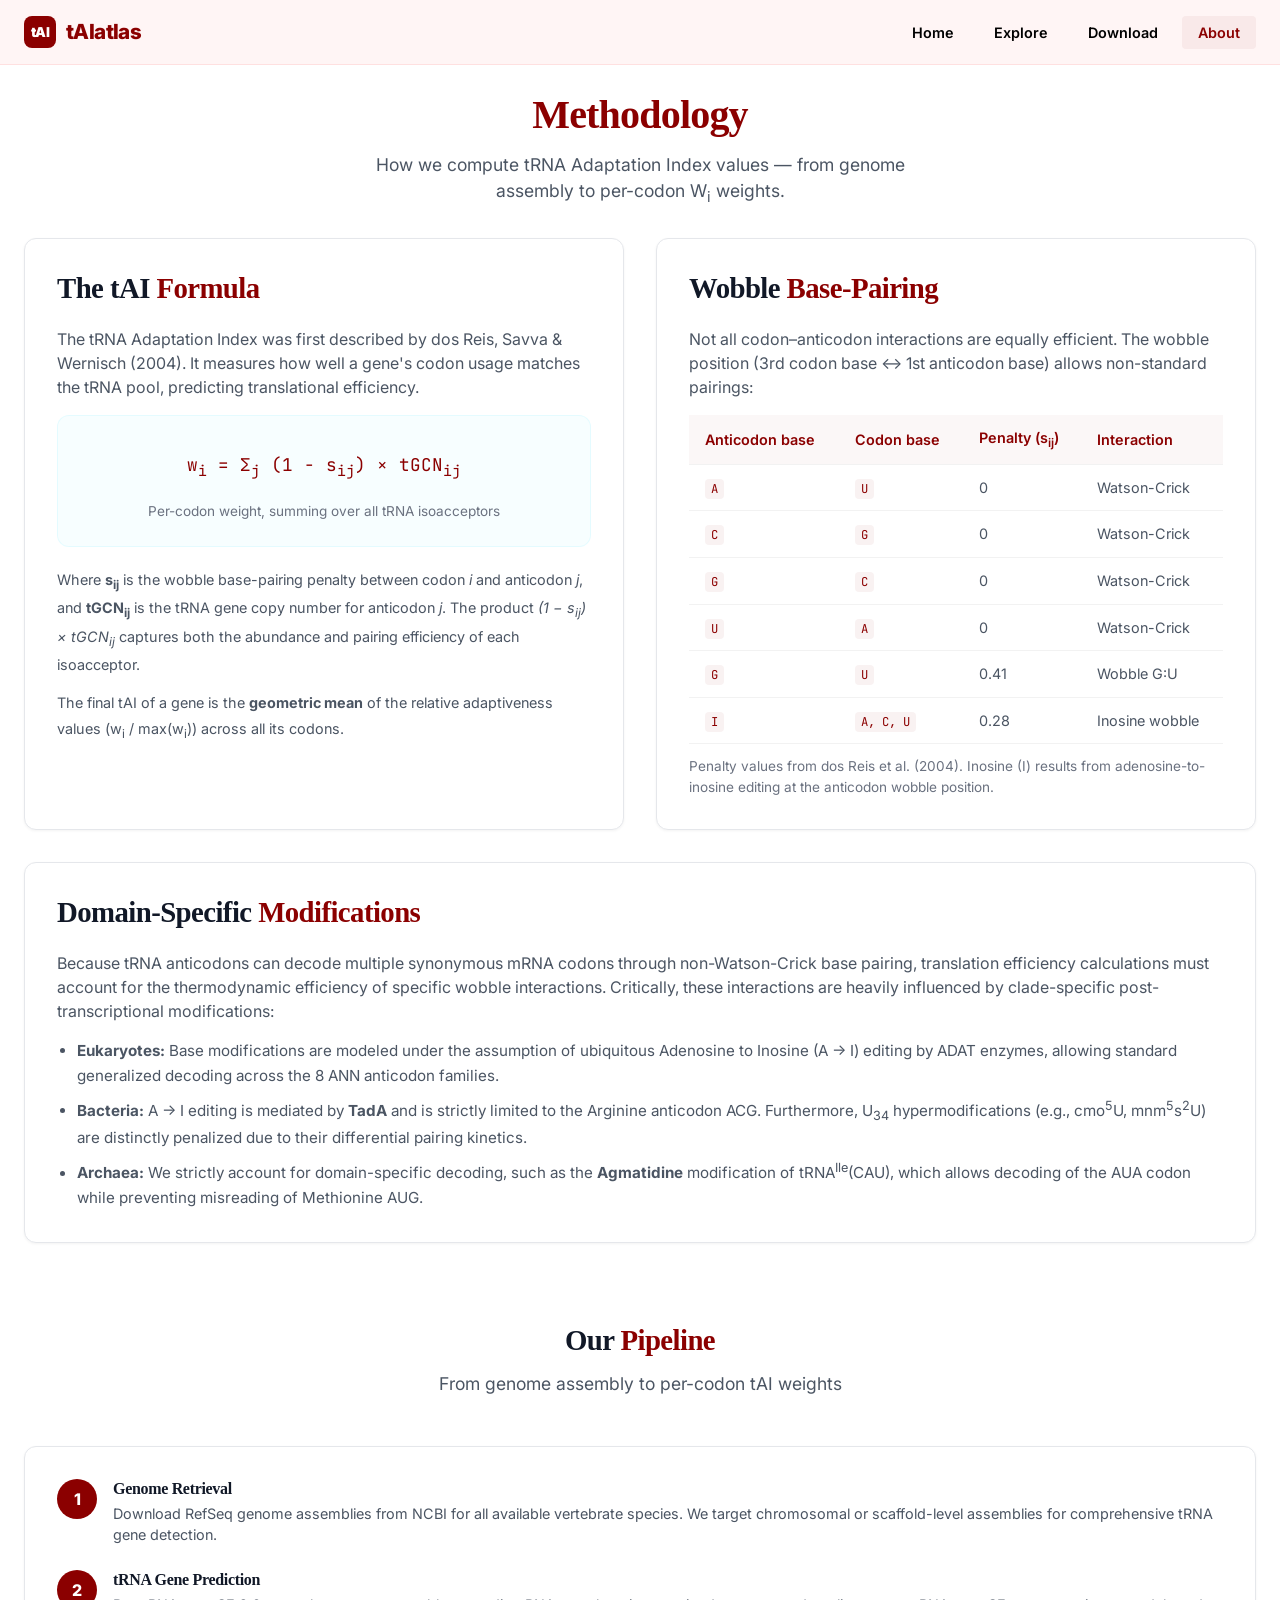
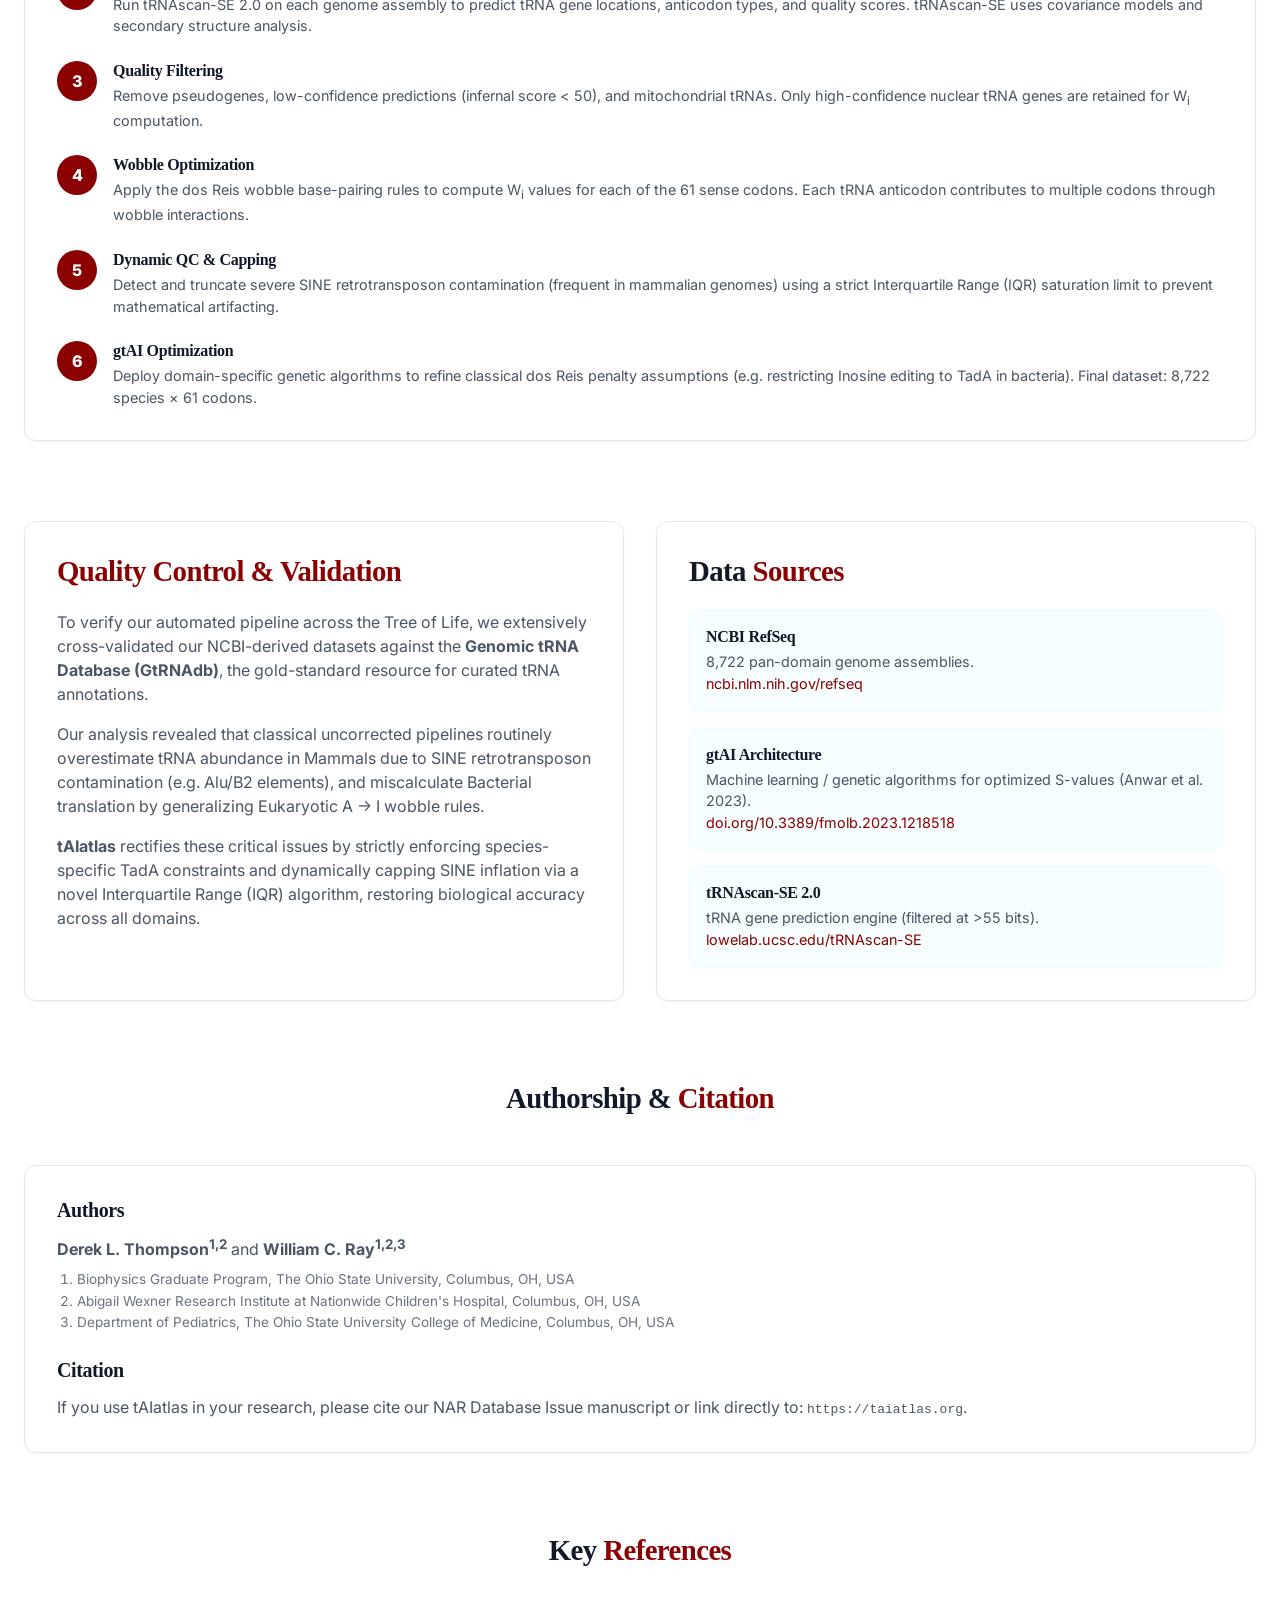
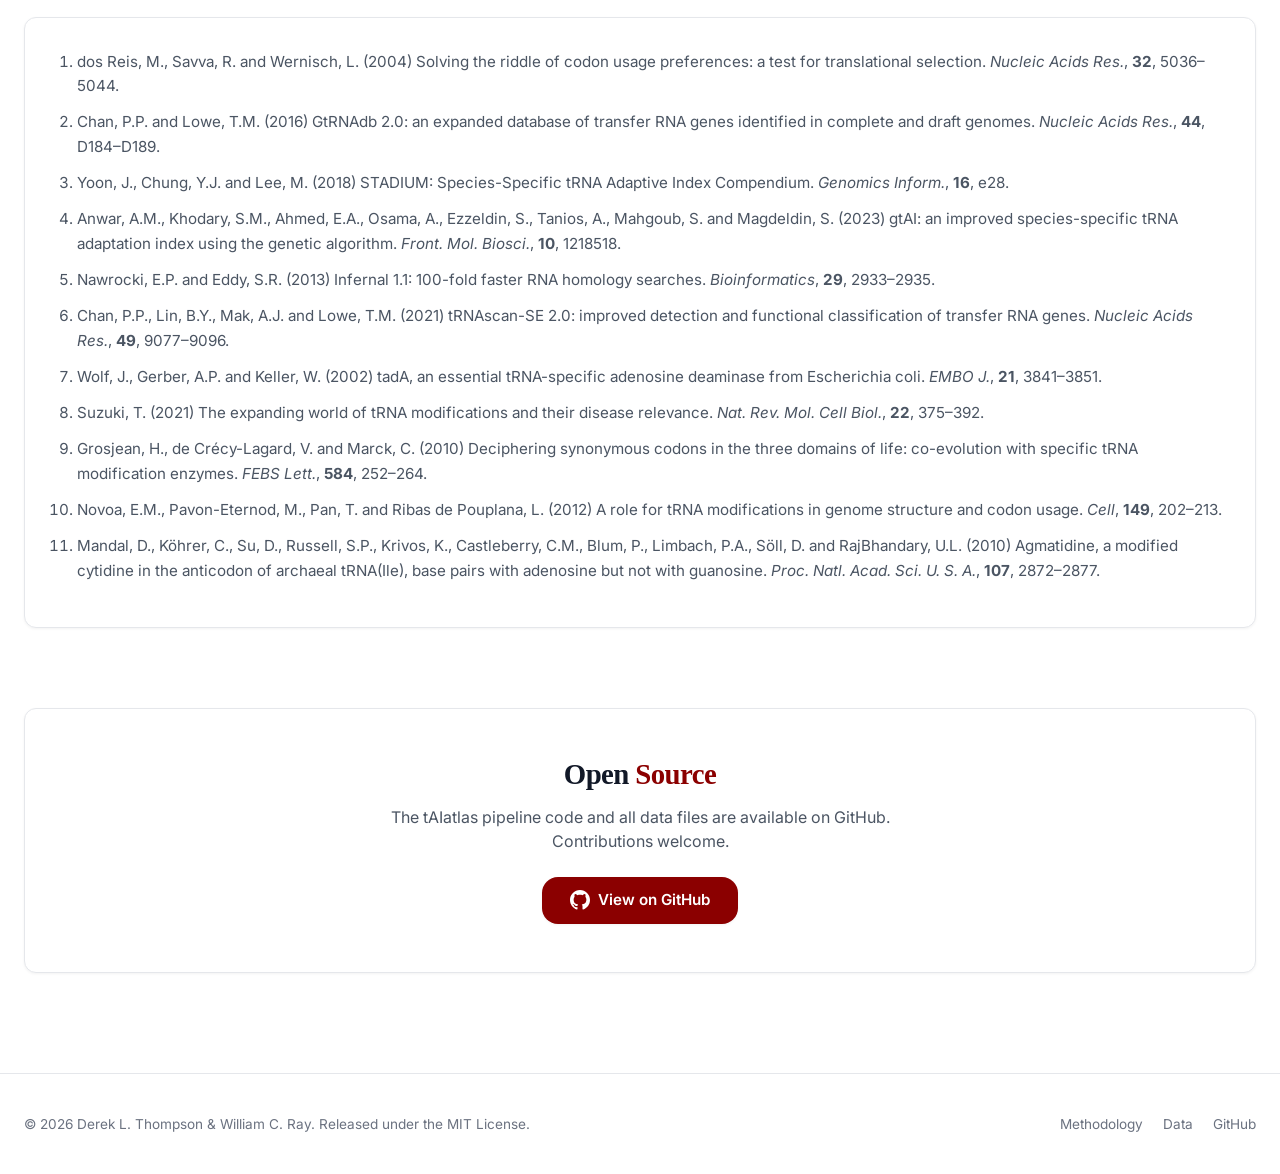
==== commit 909ea242: "Update website UI with species collapsing and Raw weight toggles" ====
--- a/about.html
+++ b/about.html
@@ -94,6 +94,18 @@
               Penalty values from dos Reis et al. (2004). Inosine (I) results from adenosine-to-inosine editing at the anticodon wobble position.
             </p>
           </div>
+
+          <div class="glass-card fade-in" style="grid-column: 1 / -1;">
+            <h2 style="margin-bottom: 20px;">Domain-Specific <span class="gradient-text">Modifications</span></h2>
+            <p style="color: var(--text-secondary); margin-bottom: 16px;">
+              Because tRNA anticodons can decode multiple synonymous mRNA codons through non-Watson-Crick base pairing, translation efficiency calculations must account for the thermodynamic efficiency of specific wobble interactions. Critically, these interactions are heavily influenced by clade-specific post-transcriptional modifications:
+            </p>
+            <ul style="color: var(--text-secondary); margin-left: 20px; line-height: 1.6; font-size: 0.95rem;">
+              <li style="margin-bottom: 8px;"><strong>Eukaryotes:</strong> Base modifications are modeled under the assumption of ubiquitous Adenosine to Inosine (A &rarr; I) editing by ADAT enzymes, allowing standard generalized decoding across the 8 ANN anticodon families.</li>
+              <li style="margin-bottom: 8px;"><strong>Bacteria:</strong> A &rarr; I editing is mediated by <strong>TadA</strong> and is strictly limited to the Arginine anticodon ACG. Furthermore, U<sub>34</sub> hypermodifications (e.g., cmo<sup>5</sup>U, mnm<sup>5</sup>s<sup>2</sup>U) are distinctly penalized due to their differential pairing kinetics.</li>
+              <li><strong>Archaea:</strong> We strictly account for domain-specific decoding, such as the <strong>Agmatidine</strong> modification of tRNA<sup>Ile</sup>(CAU), which allows decoding of the AUA codon while preventing misreading of Methionine AUG.</li>
+            </ul>
+          </div>
         </div>
       </div>
     </section>
@@ -139,15 +151,15 @@
             <div class="step-card">
               <div class="step-number">5</div>
               <div class="step-content">
-                <h4>Cross-Validation</h4>
-                <p>Validate against the GtRNAdb database for species in common. Concordance between our NCBI-derived values and GtRNAdb confirms pipeline accuracy.</p>
+                <h4>Dynamic QC & Capping</h4>
+                <p>Detect and truncate severe SINE retrotransposon contamination (frequent in mammalian genomes) using a strict Interquartile Range (IQR) saturation limit to prevent mathematical artifacting.</p>
               </div>
             </div>
             <div class="step-card">
               <div class="step-number">6</div>
               <div class="step-content">
-                <h4>Database Integration</h4>
-                <p>Merge NCBI-derived and GtRNAdb datasets. For overlapping species, the curated GtRNAdb values take precedence. Final dataset: 769 species × 61 codons.</p>
+                <h4>gtAI Optimization</h4>
+                <p>Deploy domain-specific genetic algorithms to refine classical dos Reis penalty assumptions (e.g. restricting Inosine editing to TadA in bacteria). Final dataset: 8,722 species × 61 codons.</p>
               </div>
             </div>
           </div>
@@ -160,15 +172,15 @@
       <div class="container">
         <div class="methodology-grid">
           <div class="glass-card fade-in">
-            <h2 style="margin-bottom: 20px;"><span class="gradient-text">Cross-Validation</span></h2>
-            <p style="color: var(--text-secondary); margin-bottom: 16px;">
-              To verify our pipeline, we compared W<sub>i</sub> values for species present in both our NCBI-derived dataset and the GtRNAdb reference database.
-            </p>
-            <p style="color: var(--text-secondary); margin-bottom: 16px;">
-              The <strong>Genomic tRNA Database (GtRNAdb)</strong> is the gold-standard resource for tRNA gene annotations, maintained by the Lowe Lab at UC Santa Cruz. It provides expertly curated tRNA gene predictions for model organisms.
+            <h2 style="margin-bottom: 20px;"><span class="gradient-text">Quality Control & Validation</span></h2>
+            <p style="color: var(--text-secondary); margin-bottom: 16px;">
+              To verify our automated pipeline across the Tree of Life, we extensively cross-validated our NCBI-derived datasets against the <strong>Genomic tRNA Database (GtRNAdb)</strong>, the gold-standard resource for curated tRNA annotations.
+            </p>
+            <p style="color: var(--text-secondary); margin-bottom: 16px;">
+              Our analysis revealed that classical uncorrected pipelines routinely overestimate tRNA abundance in Mammals due to SINE retrotransposon contamination (e.g. Alu/B2 elements), and miscalculate Bacterial translation by generalizing Eukaryotic A &rarr; I wobble rules.
             </p>
             <p style="color: var(--text-secondary);">
-              Our cross-validation shows strong concordance between the two sources for overlapping species, confirming that our automated NCBI RefSeq pipeline produces reliable W<sub>i</sub> values at scale.
+              <strong>tAIatlas</strong> rectifies these critical issues by strictly enforcing species-specific TadA constraints and dynamically capping SINE inflation via a novel Interquartile Range (IQR) algorithm, restoring biological accuracy across all domains.
             </p>
           </div>
 
@@ -178,21 +190,21 @@
               <div style="padding: 16px; border-radius: 12px; background: rgba(0,212,255,0.03); border: 1px solid rgba(0,212,255,0.08);">
                 <h4 style="margin-bottom: 4px;">NCBI RefSeq</h4>
                 <p style="color: var(--text-secondary); font-size: 0.9rem;">
-                  765 vertebrate genome assemblies.
+                  8,722 pan-domain genome assemblies.
                   <br><a href="https://www.ncbi.nlm.nih.gov/refseq/" target="_blank" rel="noopener">ncbi.nlm.nih.gov/refseq</a>
                 </p>
               </div>
               <div style="padding: 16px; border-radius: 12px; background: rgba(0,212,255,0.03); border: 1px solid rgba(0,212,255,0.08);">
-                <h4 style="margin-bottom: 4px;">GtRNAdb</h4>
+                <h4 style="margin-bottom: 4px;">gtAI Architecture</h4>
                 <p style="color: var(--text-secondary); font-size: 0.9rem;">
-                  61 curated model organisms.
-                  <br><a href="http://gtrnadb.ucsc.edu" target="_blank" rel="noopener">gtrnadb.ucsc.edu</a>
+                  Machine learning / genetic algorithms for optimized S-values (Anwar et al. 2023).
+                  <br><a href="https://doi.org/10.3389/fmolb.2023.1218518" target="_blank" rel="noopener">doi.org/10.3389/fmolb.2023.1218518</a>
                 </p>
               </div>
               <div style="padding: 16px; border-radius: 12px; background: rgba(0,212,255,0.03); border: 1px solid rgba(0,212,255,0.08);">
                 <h4 style="margin-bottom: 4px;">tRNAscan-SE 2.0</h4>
                 <p style="color: var(--text-secondary); font-size: 0.9rem;">
-                  tRNA gene prediction engine.
+                  tRNA gene prediction engine (filtered at &gt;55 bits).
                   <br><a href="http://lowelab.ucsc.edu/tRNAscan-SE/" target="_blank" rel="noopener">lowelab.ucsc.edu/tRNAscan-SE</a>
                 </p>
               </div>
@@ -202,6 +214,26 @@
       </div>
     </section>
 
+    <!-- Authorship & Citation Section -->
+    <section class="section">
+      <div class="container">
+        <div class="section-header fade-in">
+          <h2>Authorship & <span class="gradient-text">Citation</span></h2>
+        </div>
+        <div class="glass-card fade-in" style="padding: 32px;">
+          <h3 style="margin-bottom: 12px; font-size: 1.25rem;">Authors</h3>
+          <p style="color: var(--text-secondary); margin-bottom: 8px;"><strong>Derek L. Thompson<sup>1,2</sup></strong> and <strong>William C. Ray<sup>1,2,3</sup></strong></p>
+          <ol style="color: var(--text-muted); font-size: 0.85rem; margin-left: 20px; line-height: 1.6; margin-bottom: 24px;">
+            <li>Biophysics Graduate Program, The Ohio State University, Columbus, OH, USA</li>
+            <li>Abigail Wexner Research Institute at Nationwide Children's Hospital, Columbus, OH, USA</li>
+            <li>Department of Pediatrics, The Ohio State University College of Medicine, Columbus, OH, USA</li>
+          </ol>
+          <h3 style="margin-bottom: 12px; font-size: 1.25rem;">Citation</h3>
+          <p style="color: var(--text-secondary);">If you use tAIatlas in your research, please cite our NAR Database Issue manuscript or link directly to: <code>https://taiatlas.org</code>.</p>
+        </div>
+      </div>
+    </section>
+
     <!-- References Section -->
     <section class="section">
       <div class="container">
@@ -210,41 +242,19 @@
         </div>
 
         <div class="glass-card fade-in">
-          <div class="citation-box">
-            <p class="citation-title">Original tAI Paper</p>
-            <p>
-              dos Reis, M., Savva, R., & Wernisch, L. (2004). Solving the riddle of codon usage preferences: a test for translational selection.
-              <em>Nucleic Acids Research</em>, 32(17), 5036–5044.
-              <a href="https://doi.org/10.1093/nar/gkh834" target="_blank" rel="noopener">doi:10.1093/nar/gkh834</a>
-            </p>
-          </div>
-
-          <div class="citation-box" style="margin-top: 16px;">
-            <p class="citation-title">stAI — Species-specific tAI</p>
-            <p>
-              Sabi, R., & Tuller, T. (2014). Modelling the efficiency of codon–tRNA interactions based on codon usage bias.
-              <em>DNA Research</em>, 21(5), 511–526.
-              <a href="https://doi.org/10.1093/dnares/dsu017" target="_blank" rel="noopener">doi:10.1093/dnares/dsu017</a>
-            </p>
-          </div>
-
-          <div class="citation-box" style="margin-top: 16px;">
-            <p class="citation-title">tRNAscan-SE 2.0</p>
-            <p>
-              Chan, P. P., & Lowe, T. M. (2019). tRNAscan-SE: searching for tRNA genes in genomic sequences.
-              <em>Methods in Molecular Biology</em>, 1962, 1–14.
-              <a href="https://doi.org/10.1007/978-1-4939-9173-0_1" target="_blank" rel="noopener">doi:10.1007/978-1-4939-9173-0_1</a>
-            </p>
-          </div>
-
-          <div class="citation-box" style="margin-top: 16px;">
-            <p class="citation-title">GtRNAdb</p>
-            <p>
-              Chan, P. P., & Lowe, T. M. (2016). GtRNAdb 2.0: an expanded database of transfer RNA genes identified in complete and draft genomes.
-              <em>Nucleic Acids Research</em>, 44(D1), D184–D189.
-              <a href="https://doi.org/10.1093/nar/gkv1309" target="_blank" rel="noopener">doi:10.1093/nar/gkv1309</a>
-            </p>
-          </div>
+          <ol class="reference-list" style="color: var(--text-secondary); line-height: 1.6; padding-left: 20px; font-size: 0.95rem;">
+            <li style="margin-bottom: 12px;">dos Reis, M., Savva, R. and Wernisch, L. (2004) Solving the riddle of codon usage preferences: a test for translational selection. <em>Nucleic Acids Res.</em>, <strong>32</strong>, 5036–5044.</li>
+            <li style="margin-bottom: 12px;">Chan, P.P. and Lowe, T.M. (2016) GtRNAdb 2.0: an expanded database of transfer RNA genes identified in complete and draft genomes. <em>Nucleic Acids Res.</em>, <strong>44</strong>, D184–D189.</li>
+            <li style="margin-bottom: 12px;">Yoon, J., Chung, Y.J. and Lee, M. (2018) STADIUM: Species-Specific tRNA Adaptive Index Compendium. <em>Genomics Inform.</em>, <strong>16</strong>, e28.</li>
+            <li style="margin-bottom: 12px;">Anwar, A.M., Khodary, S.M., Ahmed, E.A., Osama, A., Ezzeldin, S., Tanios, A., Mahgoub, S. and Magdeldin, S. (2023) gtAI: an improved species-specific tRNA adaptation index using the genetic algorithm. <em>Front. Mol. Biosci.</em>, <strong>10</strong>, 1218518.</li>
+            <li style="margin-bottom: 12px;">Nawrocki, E.P. and Eddy, S.R. (2013) Infernal 1.1: 100-fold faster RNA homology searches. <em>Bioinformatics</em>, <strong>29</strong>, 2933–2935.</li>
+            <li style="margin-bottom: 12px;">Chan, P.P., Lin, B.Y., Mak, A.J. and Lowe, T.M. (2021) tRNAscan-SE 2.0: improved detection and functional classification of transfer RNA genes. <em>Nucleic Acids Res.</em>, <strong>49</strong>, 9077–9096.</li>
+            <li style="margin-bottom: 12px;">Wolf, J., Gerber, A.P. and Keller, W. (2002) tadA, an essential tRNA-specific adenosine deaminase from Escherichia coli. <em>EMBO J.</em>, <strong>21</strong>, 3841–3851.</li>
+            <li style="margin-bottom: 12px;">Suzuki, T. (2021) The expanding world of tRNA modifications and their disease relevance. <em>Nat. Rev. Mol. Cell Biol.</em>, <strong>22</strong>, 375–392.</li>
+            <li style="margin-bottom: 12px;">Grosjean, H., de Crécy-Lagard, V. and Marck, C. (2010) Deciphering synonymous codons in the three domains of life: co-evolution with specific tRNA modification enzymes. <em>FEBS Lett.</em>, <strong>584</strong>, 252–264.</li>
+            <li style="margin-bottom: 12px;">Novoa, E.M., Pavon-Eternod, M., Pan, T. and Ribas de Pouplana, L. (2012) A role for tRNA modifications in genome structure and codon usage. <em>Cell</em>, <strong>149</strong>, 202–213.</li>
+            <li style="margin-bottom: 12px;">Mandal, D., Köhrer, C., Su, D., Russell, S.P., Krivos, K., Castleberry, C.M., Blum, P., Limbach, P.A., Söll, D. and RajBhandary, U.L. (2010) Agmatidine, a modified cytidine in the anticodon of archaeal tRNA(Ile), base pairs with adenosine but not with guanosine. <em>Proc. Natl. Acad. Sci. U. S. A.</em>, <strong>107</strong>, 2872–2877.</li>
+          </ol>
         </div>
       </div>
     </section>
@@ -271,7 +281,7 @@
     <div class="container">
       <div class="footer-content">
         <div class="footer-text">
-          © 2024–2025 tAIatlas Project. Open-access scientific resource.
+          © 2026 Derek L. Thompson & William C. Ray. Released under the MIT License.
         </div>
         <div class="footer-links">
           <a href="about.html">Methodology</a>
--- a/css/style.css
+++ b/css/style.css
@@ -5,33 +5,34 @@
 
 /* --- CSS Variables --- */
 :root {
-  --bg-primary: #060a14;
-  --bg-secondary: #0a1020;
-  --bg-card: rgba(14, 22, 42, 0.65);
-  --bg-card-hover: rgba(20, 30, 55, 0.75);
-  --border-glass: rgba(0, 212, 255, 0.12);
-  --border-glass-hover: rgba(0, 212, 255, 0.28);
-  --accent: #00d4ff;
-  --accent-secondary: #0099cc;
-  --accent-gradient: linear-gradient(135deg, #00d4ff 0%, #0099cc 100%);
-  --accent-gradient-text: linear-gradient(135deg, #00d4ff 0%, #00e5ff 50%, #0099cc 100%);
-  --text-primary: #e8edf5;
-  --text-secondary: #8b95a8;
-  --text-muted: #5a6478;
-  --success: #00e676;
-  --warning: #ffab40;
+  --bg-primary: #ffffff;
+  --bg-secondary: #f8f9fa;
+  --bg-card: #ffffff;
+  --bg-card-hover: #fcfcfc;
+  --border-glass: #e5e7eb;
+  --border-glass-hover: #d1d5db;
+  --accent: #8b0000;
+  --accent-secondary: #a52a2a;
+  --accent-gradient: linear-gradient(135deg, #8b0000 0%, #a52a2a 100%);
+  --accent-gradient-text: #8b0000;
+  --text-primary: #111827;
+  --text-secondary: #4b5563;
+  --text-muted: #6b7280;
+  --success: #059669;
+  --warning: #d97706;
+  --font-serif: 'Georgia', 'Merriweather', 'Times New Roman', serif;
   --font-sans: 'Inter', -apple-system, BlinkMacSystemFont, 'Segoe UI', Roboto, sans-serif;
   --font-mono: 'JetBrains Mono', 'Fira Code', 'SF Mono', monospace;
-  --radius-sm: 8px;
-  --radius-md: 12px;
-  --radius-lg: 20px;
-  --radius-xl: 28px;
-  --shadow-sm: 0 2px 8px rgba(0,0,0,0.3);
-  --shadow-md: 0 8px 32px rgba(0,0,0,0.4);
-  --shadow-lg: 0 16px 64px rgba(0,0,0,0.5);
-  --shadow-glow: 0 0 40px rgba(0, 212, 255, 0.08);
+  --radius-sm: 4px;
+  --radius-md: 8px;
+  --radius-lg: 12px;
+  --radius-xl: 16px;
+  --shadow-sm: 0 1px 3px rgba(0,0,0,0.05);
+  --shadow-md: 0 4px 12px rgba(0,0,0,0.08);
+  --shadow-lg: 0 12px 24px rgba(0,0,0,0.12);
+  --shadow-glow: 0 8px 24px rgba(0,0,0,0.08);
   --transition: 0.3s cubic-bezier(0.4, 0, 0.2, 1);
-  --max-width: 1280px;
+  --max-width: 1800px;
 }
 
 /* --- Reset & Base --- */
@@ -51,7 +52,7 @@
   font-family: var(--font-sans);
   background: var(--bg-primary);
   color: var(--text-primary);
-  line-height: 1.7;
+  line-height: 1.5;
   min-height: 100vh;
   overflow-x: hidden;
 }
@@ -61,9 +62,7 @@
   content: '';
   position: fixed;
   inset: 0;
-  background:
-    radial-gradient(ellipse 80% 50% at 50% -20%, rgba(0, 153, 204, 0.08) 0%, transparent 60%),
-    radial-gradient(ellipse 60% 40% at 80% 80%, rgba(0, 212, 255, 0.04) 0%, transparent 50%);
+  background: var(--bg-primary);
   pointer-events: none;
   z-index: 0;
 }
@@ -82,20 +81,19 @@
 
 /* --- Typography --- */
 h1, h2, h3, h4, h5, h6 {
+  font-family: var(--font-serif);
   font-weight: 700;
   line-height: 1.25;
   letter-spacing: -0.02em;
-}
-
-h1 { font-size: clamp(2rem, 5vw, 3.5rem); }
-h2 { font-size: clamp(1.5rem, 3vw, 2.25rem); }
-h3 { font-size: clamp(1.2rem, 2vw, 1.5rem); }
+  color: var(--text-primary);
+}
+
+h1 { font-size: clamp(1.8rem, 4vw, 2.5rem); }
+h2 { font-size: clamp(1.4rem, 2.5vw, 1.8rem); }
+h3 { font-size: clamp(1.1rem, 2vw, 1.3rem); }
 
 .gradient-text {
-  background: var(--accent-gradient-text);
-  -webkit-background-clip: text;
-  -webkit-text-fill-color: transparent;
-  background-clip: text;
+  color: var(--accent);
 }
 
 /* --- Layout --- */
@@ -108,7 +106,7 @@
 }
 
 .section {
-  padding: 80px 0;
+  padding: 40px 0;
 }
 
 .section-header {
@@ -132,10 +130,8 @@
   left: 0;
   right: 0;
   z-index: 100;
-  backdrop-filter: blur(20px) saturate(180%);
-  -webkit-backdrop-filter: blur(20px) saturate(180%);
-  background: rgba(6, 10, 20, 0.75);
-  border-bottom: 1px solid var(--border-glass);
+  background: #fff5f5;
+  border-bottom: 1px solid #ffe0e0;
   transition: background var(--transition);
 }
 
@@ -162,13 +158,13 @@
   width: 32px;
   height: 32px;
   border-radius: 8px;
-  background: var(--accent-gradient);
+  background: var(--accent);
   display: flex;
   align-items: center;
   justify-content: center;
   font-size: 0.85rem;
   font-weight: 900;
-  color: var(--bg-primary);
+  color: #ffffff;
 }
 
 .nav-links {
@@ -181,16 +177,16 @@
 .nav-links a {
   padding: 8px 16px;
   border-radius: var(--radius-sm);
-  color: var(--text-secondary);
+  color: #000000;
   font-size: 0.9rem;
-  font-weight: 500;
+  font-weight: 600;
   transition: all var(--transition);
 }
 
 .nav-links a:hover,
 .nav-links a.active {
   color: var(--text-primary);
-  background: rgba(0, 212, 255, 0.08);
+  background: rgba(139, 0, 0, 0.05);
 }
 
 .nav-links a.active {
@@ -219,11 +215,10 @@
 /* --- Glass Card --- */
 .glass-card {
   background: var(--bg-card);
-  backdrop-filter: blur(16px) saturate(150%);
-  -webkit-backdrop-filter: blur(16px) saturate(150%);
   border: 1px solid var(--border-glass);
   border-radius: var(--radius-lg);
   padding: 32px;
+  box-shadow: var(--shadow-sm);
   transition: all var(--transition);
 }
 
@@ -251,26 +246,27 @@
 }
 
 .btn-primary {
-  background: var(--accent-gradient);
-  color: var(--bg-primary);
-  box-shadow: 0 4px 20px rgba(0, 212, 255, 0.25);
+  background: var(--accent);
+  color: #ffffff;
+  box-shadow: var(--shadow-sm);
 }
 
 .btn-primary:hover {
-  box-shadow: 0 6px 30px rgba(0, 212, 255, 0.4);
+  box-shadow: var(--shadow-md);
   transform: translateY(-2px);
-  color: var(--bg-primary);
+  color: #ffffff;
+  background: var(--accent-secondary);
 }
 
 .btn-secondary {
-  background: rgba(0, 212, 255, 0.08);
-  color: var(--accent);
-  border: 1px solid rgba(0, 212, 255, 0.2);
+  background: rgba(139, 0, 0, 0.05);
+  color: var(--accent);
+  border: 1px solid rgba(139, 0, 0, 0.2);
 }
 
 .btn-secondary:hover {
-  background: rgba(0, 212, 255, 0.15);
-  border-color: rgba(0, 212, 255, 0.4);
+  background: rgba(139, 0, 0, 0.1);
+  border-color: rgba(139, 0, 0, 0.4);
   color: var(--accent);
 }
 
@@ -285,19 +281,27 @@
 }
 
 .hero::before {
-  content: '';
-  position: absolute;
-  width: 600px;
-  height: 600px;
-  border-radius: 50%;
-  background: radial-gradient(circle, rgba(0, 212, 255, 0.06) 0%, transparent 70%);
-  top: 10%;
-  right: -10%;
-  pointer-events: none;
+  display: none;
+}
+
+.hero-split {
+  display: flex;
+  align-items: center;
+  justify-content: space-between;
+  gap: 60px;
+}
+
+.hero-stats {
+  flex: 1;
+}
+
+.hero-stats .stats-grid {
+  grid-template-columns: repeat(2, 1fr);
 }
 
 .hero-content {
-  max-width: 720px;
+  flex: 1;
+  max-width: 600px;
   position: relative;
   z-index: 1;
 }
@@ -308,8 +312,8 @@
   gap: 8px;
   padding: 6px 16px;
   border-radius: 100px;
-  background: rgba(0, 212, 255, 0.08);
-  border: 1px solid rgba(0, 212, 255, 0.15);
+  background: rgba(139, 0, 0, 0.05);
+  border: 1px solid rgba(139, 0, 0, 0.15);
   color: var(--accent);
   font-size: 0.85rem;
   font-weight: 600;
@@ -366,7 +370,6 @@
   font-family: var(--font-sans);
   outline: none;
   transition: all var(--transition);
-  backdrop-filter: blur(12px);
 }
 
 .search-input::placeholder {
@@ -392,8 +395,7 @@
   top: calc(100% + 8px);
   left: 0;
   right: 0;
-  background: rgba(10, 16, 32, 0.95);
-  backdrop-filter: blur(20px);
+  background: #ffffff;
   border: 1px solid var(--border-glass);
   border-radius: var(--radius-md);
   max-height: 320px;
@@ -415,7 +417,7 @@
   align-items: center;
   justify-content: space-between;
   transition: background var(--transition);
-  border-bottom: 1px solid rgba(255,255,255,0.03);
+  border-bottom: 1px solid rgba(0,0,0,0.05);
 }
 
 .search-result-item:last-child {
@@ -423,7 +425,7 @@
 }
 
 .search-result-item:hover {
-  background: rgba(0, 212, 255, 0.08);
+  background: rgba(139, 0, 0, 0.05);
 }
 
 .search-result-item .species-name {
@@ -432,7 +434,7 @@
 }
 
 .search-result-item .species-name mark {
-  background: rgba(0, 212, 255, 0.2);
+  background: rgba(139, 0, 0, 0.1);
   color: var(--accent);
   padding: 0 2px;
   border-radius: 2px;
@@ -443,7 +445,7 @@
   color: var(--text-muted);
   padding: 2px 10px;
   border-radius: 100px;
-  background: rgba(255,255,255,0.05);
+  background: rgba(0,0,0,0.05);
 }
 
 /* --- Stats Section --- */
@@ -461,10 +463,7 @@
 .stat-number {
   font-size: 2.5rem;
   font-weight: 800;
-  background: var(--accent-gradient-text);
-  -webkit-background-clip: text;
-  -webkit-text-fill-color: transparent;
-  background-clip: text;
+  color: var(--accent);
   line-height: 1.1;
   margin-bottom: 8px;
 }
@@ -504,8 +503,8 @@
   color: var(--accent);
   padding: 20px;
   border-radius: var(--radius-md);
-  background: rgba(0, 212, 255, 0.04);
-  border: 1px solid rgba(0, 212, 255, 0.1);
+  background: rgba(139, 0, 0, 0.03);
+  border: 1px solid rgba(139, 0, 0, 0.1);
   margin-bottom: 16px;
   overflow-x: auto;
 }
@@ -553,7 +552,7 @@
 }
 
 .filter-select option {
-  background: var(--bg-secondary);
+  background: var(--bg-primary);
   color: var(--text-primary);
 }
 
@@ -582,8 +581,7 @@
 }
 
 .data-table th {
-  background: rgba(10, 16, 32, 0.95);
-  backdrop-filter: blur(8px);
+  background: #f3f4f6;
   padding: 14px 16px;
   text-align: left;
   font-weight: 600;
@@ -612,7 +610,7 @@
 
 .data-table td {
   padding: 12px 16px;
-  border-bottom: 1px solid rgba(255,255,255,0.03);
+  border-bottom: 1px solid rgba(0,0,0,0.05);
   white-space: nowrap;
 }
 
@@ -622,7 +620,12 @@
 }
 
 .data-table tbody tr:hover {
-  background: rgba(0, 212, 255, 0.04);
+  background: rgba(139, 0, 0, 0.03);
+}
+
+.data-table tbody tr.selected {
+  background: rgba(139, 0, 0, 0.08);
+  border-left: 3px solid var(--accent);
 }
 
 .data-table .species-cell {
@@ -669,8 +672,8 @@
 }
 
 .close-detail {
-  background: rgba(255,255,255,0.05);
-  border: 1px solid rgba(255,255,255,0.1);
+  background: rgba(0,0,0,0.05);
+  border: 1px solid rgba(0,0,0,0.1);
   color: var(--text-secondary);
   padding: 8px 16px;
   border-radius: var(--radius-sm);
@@ -680,14 +683,14 @@
 }
 
 .close-detail:hover {
-  background: rgba(255,255,255,0.1);
+  background: rgba(0,0,0,0.1);
   color: var(--text-primary);
 }
 
 .chart-container {
   height: 400px;
   position: relative;
-  overflow-x: auto;
+  overflow: visible;
 }
 
 .bar-chart {
@@ -696,7 +699,7 @@
   gap: 2px;
   height: 320px;
   padding: 20px 0;
-  min-width: 900px;
+  width: 100%;
 }
 
 .bar-wrapper {
@@ -704,7 +707,8 @@
   display: flex;
   flex-direction: column;
   align-items: center;
-  min-width: 14px;
+  min-width: 0;
+  width: 0;
   height: 100%;
   justify-content: flex-end;
 }
@@ -713,7 +717,7 @@
   width: 100%;
   max-width: 16px;
   border-radius: 3px 3px 0 0;
-  background: var(--accent-gradient);
+  background: var(--accent);
   transition: height 0.6s cubic-bezier(0.4, 0, 0.2, 1);
   position: relative;
   min-height: 2px;
@@ -721,7 +725,7 @@
 
 .bar:hover {
   filter: brightness(1.3);
-  box-shadow: 0 0 10px rgba(0, 212, 255, 0.4);
+  box-shadow: 0 0 10px rgba(139, 0, 0, 0.3);
 }
 
 .bar-label {
@@ -730,6 +734,7 @@
   transform: rotate(-60deg);
   white-space: nowrap;
   font-family: var(--font-mono);
+  margin-top: 10px;
 }
 
 .bar-value {
@@ -766,7 +771,7 @@
 /* --- Download Page --- */
 .downloads-grid {
   display: grid;
-  grid-template-columns: repeat(auto-fit, minmax(320px, 1fr));
+  grid-template-columns: repeat(4, 1fr);
   gap: 24px;
 }
 
@@ -786,7 +791,7 @@
   width: 40px;
   height: 40px;
   border-radius: var(--radius-sm);
-  background: rgba(0, 212, 255, 0.08);
+  background: rgba(139, 0, 0, 0.05);
   display: flex;
   align-items: center;
   justify-content: center;
@@ -836,13 +841,13 @@
 .doc-table td {
   padding: 12px 16px;
   text-align: left;
-  border-bottom: 1px solid rgba(255,255,255,0.06);
+  border-bottom: 1px solid rgba(0,0,0,0.05);
 }
 
 .doc-table th {
   color: var(--accent);
   font-weight: 600;
-  background: rgba(0, 212, 255, 0.03);
+  background: rgba(139, 0, 0, 0.03);
 }
 
 .doc-table td {
@@ -851,7 +856,7 @@
 
 .doc-table code {
   font-family: var(--font-mono);
-  background: rgba(0, 212, 255, 0.06);
+  background: rgba(139, 0, 0, 0.05);
   padding: 2px 6px;
   border-radius: 4px;
   font-size: 0.85em;
@@ -876,7 +881,7 @@
   height: 40px;
   min-width: 40px;
   border-radius: 50%;
-  background: var(--accent-gradient);
+  background: var(--accent);
   display: flex;
   align-items: center;
   justify-content: center;
@@ -902,8 +907,8 @@
 }
 
 .citation-box {
-  background: rgba(0, 212, 255, 0.03);
-  border: 1px solid rgba(0, 212, 255, 0.1);
+  background: rgba(139, 0, 0, 0.03);
+  border: 1px solid rgba(139, 0, 0, 0.1);
   border-left: 3px solid var(--accent);
   padding: 20px 24px;
   border-radius: 0 var(--radius-md) var(--radius-md) 0;
@@ -958,7 +963,7 @@
 
 /* --- Page Header --- */
 .page-header {
-  padding: 120px 0 60px;
+  padding: 90px 0 30px;
   text-align: center;
 }
 
@@ -1016,12 +1021,12 @@
 }
 
 ::-webkit-scrollbar-thumb {
-  background: rgba(255,255,255,0.1);
+  background: rgba(0,0,0,0.2);
   border-radius: 4px;
 }
 
 ::-webkit-scrollbar-thumb:hover {
-  background: rgba(255,255,255,0.2);
+  background: rgba(0,0,0,0.3);
 }
 
 /* --- Loading Spinner --- */
@@ -1037,7 +1042,7 @@
 .spinner {
   width: 24px;
   height: 24px;
-  border: 3px solid rgba(0, 212, 255, 0.15);
+  border: 3px solid rgba(139, 0, 0, 0.15);
   border-top-color: var(--accent);
   border-radius: 50%;
   animation: spin 0.8s linear infinite;
@@ -1059,8 +1064,7 @@
     top: 64px;
     left: 0;
     right: 0;
-    background: rgba(6, 10, 20, 0.95);
-    backdrop-filter: blur(20px);
+    background: #ffffff;
     flex-direction: column;
     padding: 16px;
     border-bottom: 1px solid var(--border-glass);
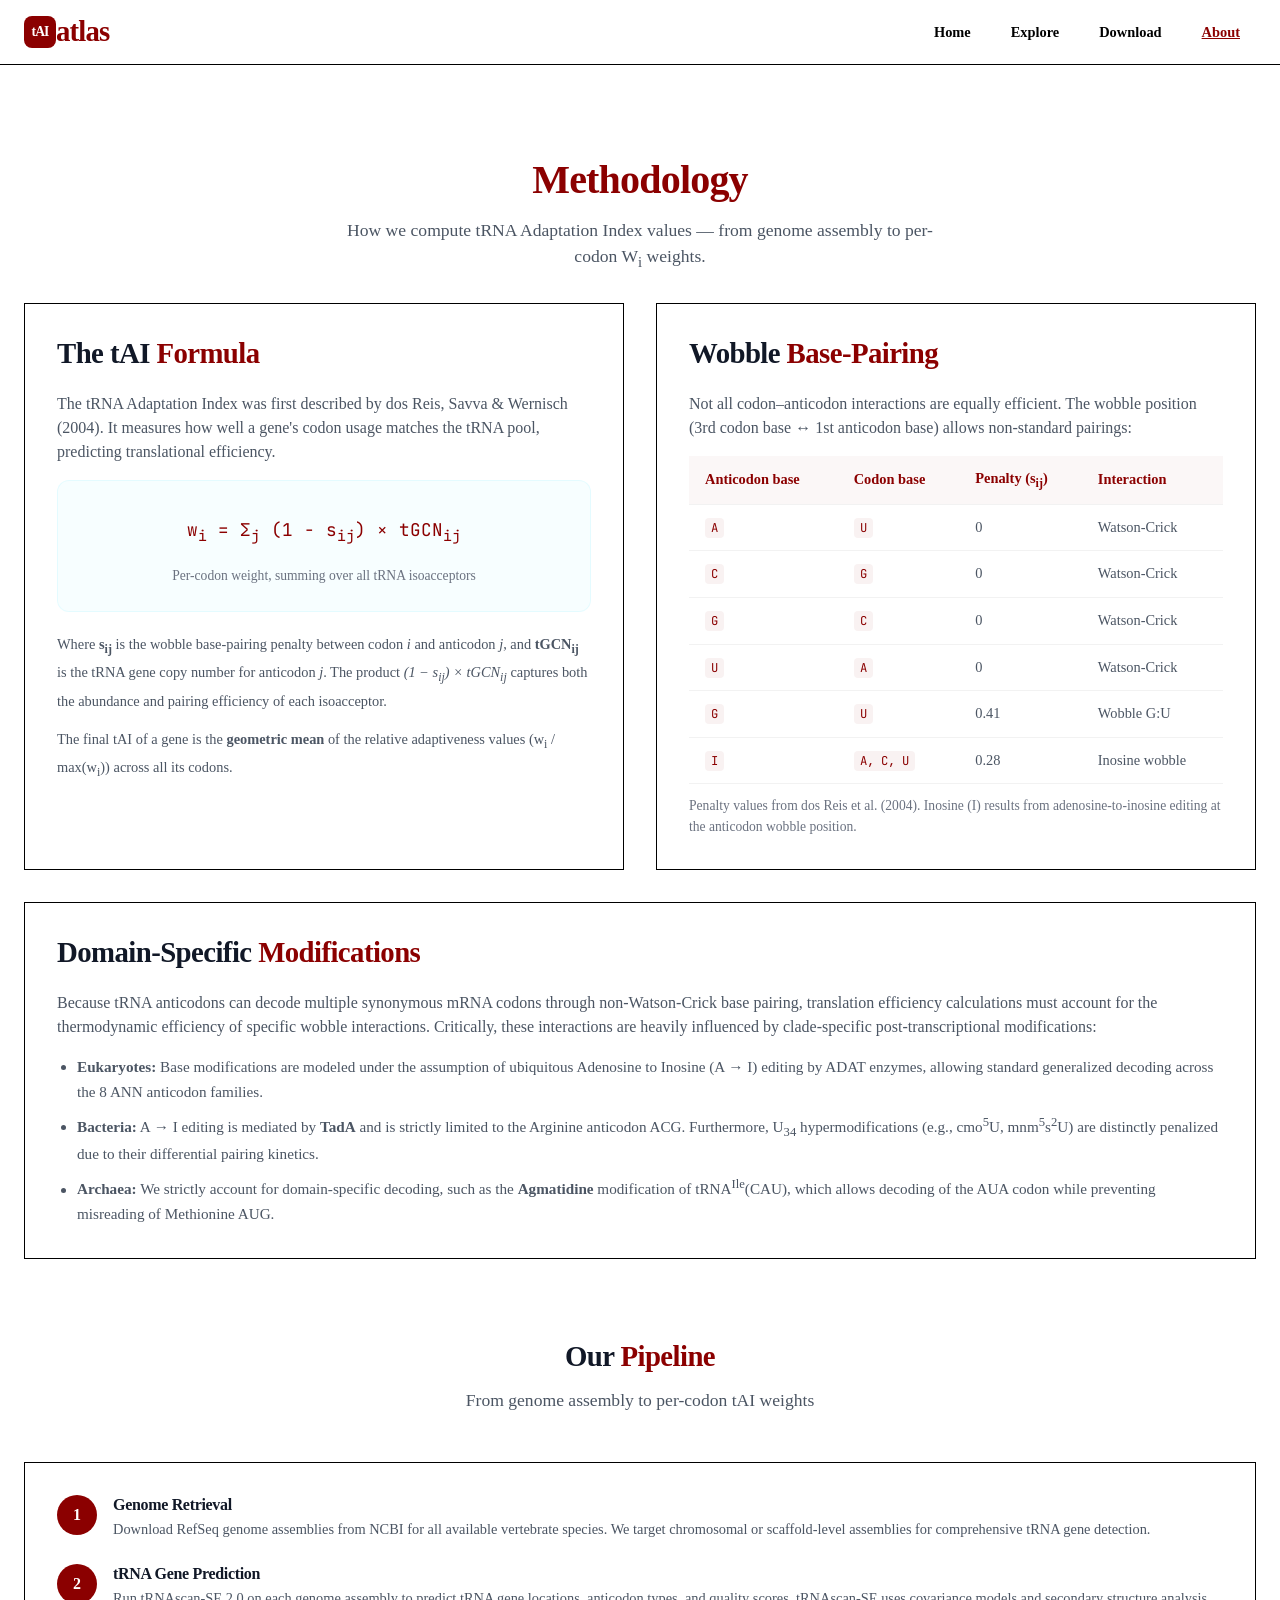
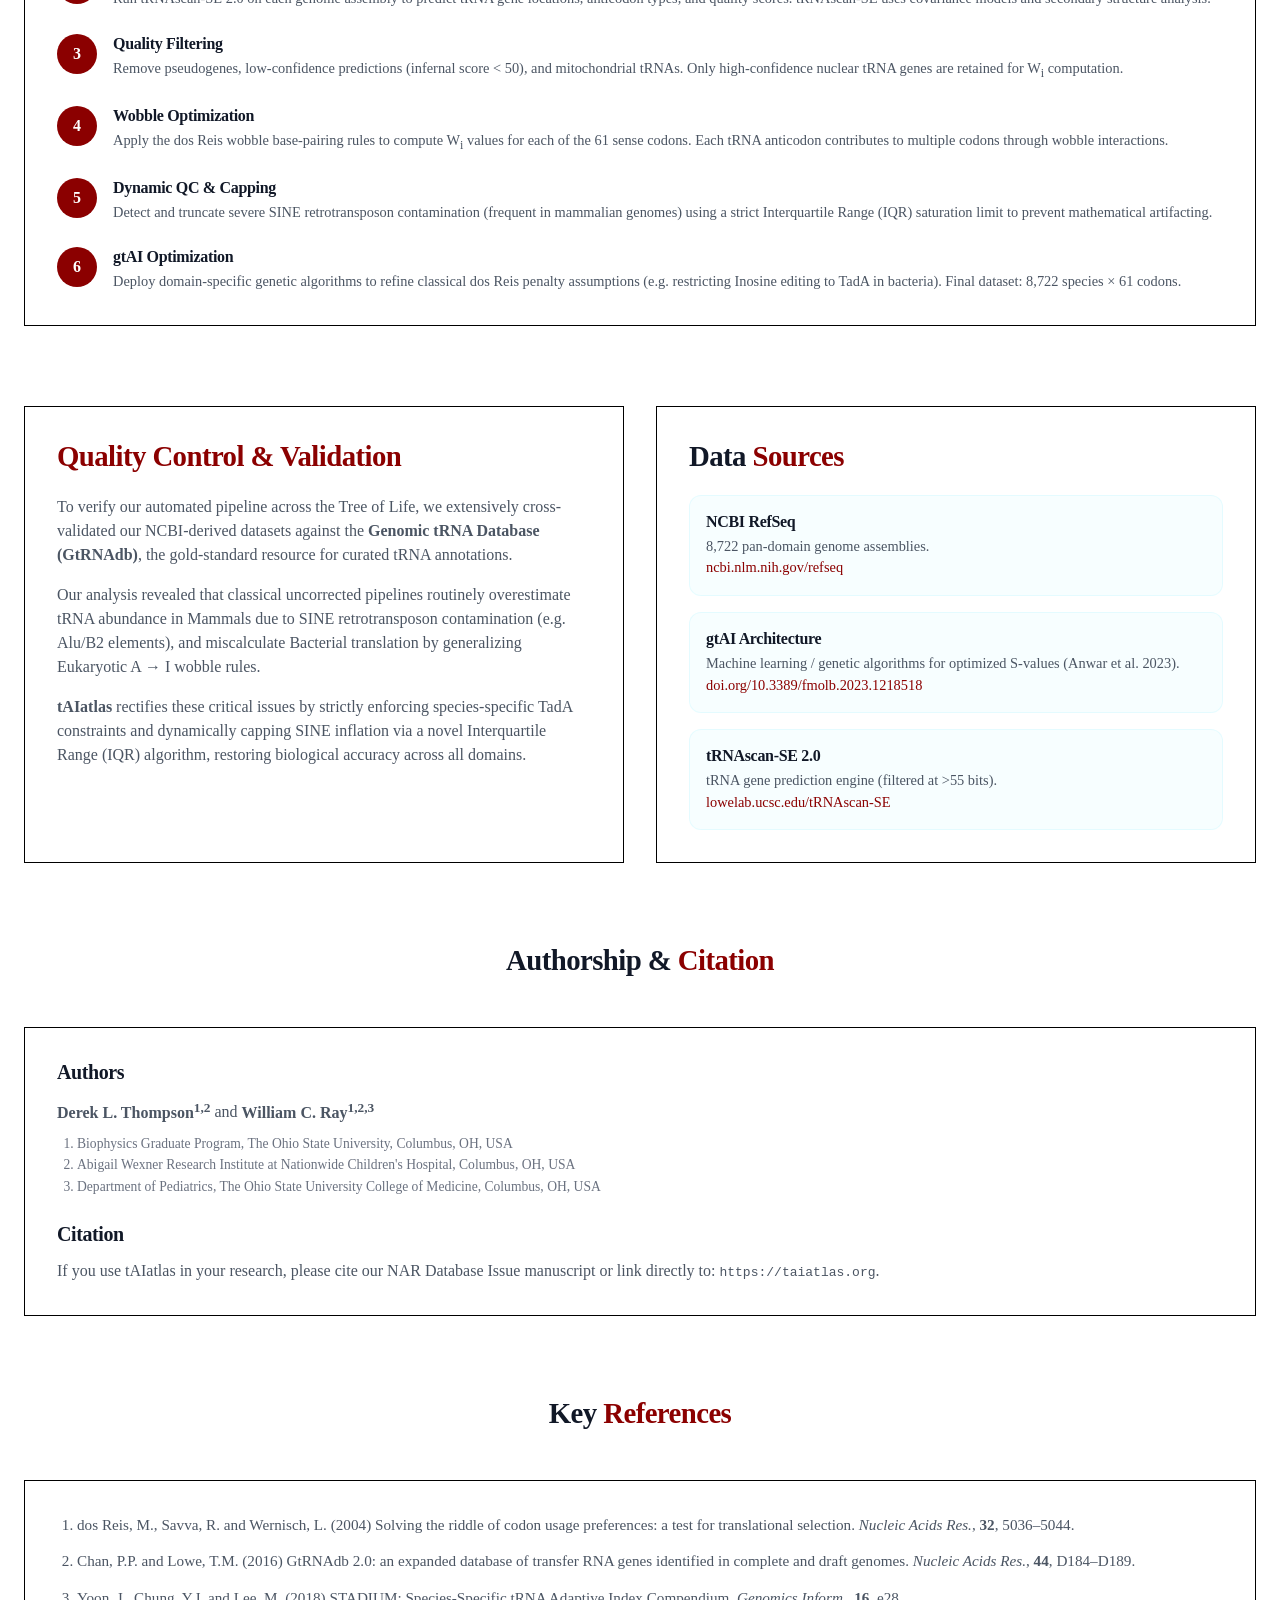
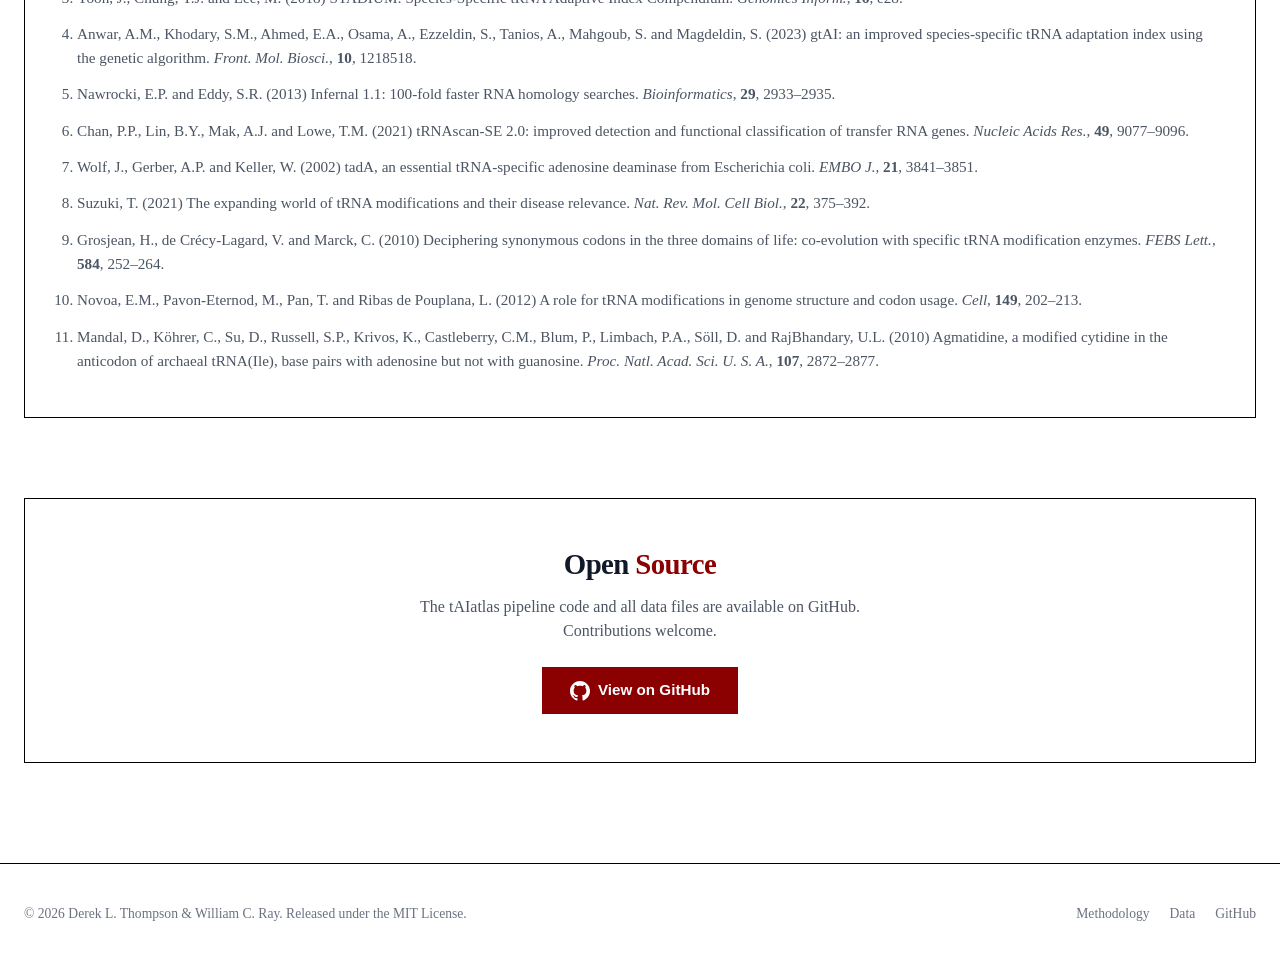
==== commit bf0a4e12: "Reskin tAIatlas: update UI to academic journal aesthetic, fix logo text" ====
--- a/about.html
+++ b/about.html
@@ -17,8 +17,7 @@
   <nav class="nav" role="navigation" aria-label="Main navigation">
     <div class="nav-inner">
       <a href="index.html" class="nav-brand" aria-label="tAIatlas home">
-        <span class="logo-icon">tAI</span>
-        <span>tAIatlas</span>
+        <span class="logo-icon">tAI</span><span class="logo-text">atlas</span>
       </a>
       <button class="nav-toggle" aria-label="Toggle navigation" aria-expanded="false">
         <span></span><span></span><span></span>
--- a/css/style.css
+++ b/css/style.css
@@ -9,11 +9,11 @@
   --bg-secondary: #f8f9fa;
   --bg-card: #ffffff;
   --bg-card-hover: #fcfcfc;
-  --border-glass: #e5e7eb;
-  --border-glass-hover: #d1d5db;
+  --border-glass: #000000;
+  --border-glass-hover: #000000;
   --accent: #8b0000;
   --accent-secondary: #a52a2a;
-  --accent-gradient: linear-gradient(135deg, #8b0000 0%, #a52a2a 100%);
+  --accent-gradient: #8b0000;
   --accent-gradient-text: #8b0000;
   --text-primary: #111827;
   --text-secondary: #4b5563;
@@ -21,17 +21,17 @@
   --success: #059669;
   --warning: #d97706;
   --font-serif: 'Georgia', 'Merriweather', 'Times New Roman', serif;
-  --font-sans: 'Inter', -apple-system, BlinkMacSystemFont, 'Segoe UI', Roboto, sans-serif;
+  --font-sans: 'Arial', 'Helvetica', sans-serif;
   --font-mono: 'JetBrains Mono', 'Fira Code', 'SF Mono', monospace;
-  --radius-sm: 4px;
-  --radius-md: 8px;
-  --radius-lg: 12px;
-  --radius-xl: 16px;
-  --shadow-sm: 0 1px 3px rgba(0,0,0,0.05);
-  --shadow-md: 0 4px 12px rgba(0,0,0,0.08);
-  --shadow-lg: 0 12px 24px rgba(0,0,0,0.12);
-  --shadow-glow: 0 8px 24px rgba(0,0,0,0.08);
-  --transition: 0.3s cubic-bezier(0.4, 0, 0.2, 1);
+  --radius-sm: 0px;
+  --radius-md: 0px;
+  --radius-lg: 0px;
+  --radius-xl: 0px;
+  --shadow-sm: none;
+  --shadow-md: none;
+  --shadow-lg: none;
+  --shadow-glow: none;
+  --transition: none;
   --max-width: 1800px;
 }
 
@@ -49,7 +49,7 @@
 }
 
 body {
-  font-family: var(--font-sans);
+  font-family: var(--font-serif);
   background: var(--bg-primary);
   color: var(--text-primary);
   line-height: 1.5;
@@ -125,14 +125,13 @@
 
 /* --- Navigation --- */
 .nav {
-  position: fixed;
+  position: relative;
   top: 0;
   left: 0;
   right: 0;
   z-index: 100;
-  background: #fff5f5;
-  border-bottom: 1px solid #ffe0e0;
-  transition: background var(--transition);
+  background: #ffffff;
+  border-bottom: 1px solid #000000;
 }
 
 .nav-inner {
@@ -148,9 +147,9 @@
 .nav-brand {
   display: flex;
   align-items: center;
-  gap: 10px;
+  gap: 0px;
   font-weight: 800;
-  font-size: 1.3rem;
+  font-size: 1.8rem;
   letter-spacing: -0.03em;
 }
 
@@ -185,8 +184,9 @@
 
 .nav-links a:hover,
 .nav-links a.active {
-  color: var(--text-primary);
-  background: rgba(139, 0, 0, 0.05);
+  color: var(--accent);
+  text-decoration: underline;
+  background: transparent;
 }
 
 .nav-links a.active {
@@ -226,12 +226,11 @@
   background: var(--bg-card-hover);
   border-color: var(--border-glass-hover);
   box-shadow: var(--shadow-glow);
-  transform: translateY(-2px);
+  /* removed translateY */
 }
 
 /* --- Buttons --- */
-.btn {
-  display: inline-flex;
+.btn { display: inline-flex;
   align-items: center;
   gap: 8px;
   padding: 12px 28px;
@@ -241,9 +240,8 @@
   cursor: pointer;
   transition: all var(--transition);
   border: none;
-  font-family: var(--font-sans);
-  text-decoration: none;
-}
+  font-family: var(--font-serif);
+  text-decoration: none; font-family: var(--font-sans); }
 
 .btn-primary {
   background: var(--accent);
@@ -253,7 +251,7 @@
 
 .btn-primary:hover {
   box-shadow: var(--shadow-md);
-  transform: translateY(-2px);
+  /* removed translateY */
   color: #ffffff;
   background: var(--accent-secondary);
 }
@@ -272,10 +270,11 @@
 
 /* --- Hero Section --- */
 .hero {
-  min-height: 100vh;
-  display: flex;
-  align-items: center;
-  padding-top: 64px;
+  min-height: auto;
+  display: flex;
+  align-items: flex-start;
+  padding-top: 100px;
+  padding-bottom: 60px;
   position: relative;
   overflow: hidden;
 }
@@ -318,7 +317,7 @@
   font-size: 0.85rem;
   font-weight: 600;
   margin-bottom: 24px;
-  animation: fadeInDown 0.8s ease;
+  /* no animation */
 }
 
 .hero-badge .badge-dot {
@@ -326,7 +325,7 @@
   height: 6px;
   border-radius: 50%;
   background: var(--accent);
-  animation: pulse-dot 2s infinite;
+  /* no pulse */
 }
 
 .hero h1 {
@@ -367,7 +366,7 @@
   border: 1px solid var(--border-glass);
   color: var(--text-primary);
   font-size: 1rem;
-  font-family: var(--font-sans);
+  font-family: var(--font-serif);
   outline: none;
   transition: all var(--transition);
 }
@@ -535,7 +534,7 @@
   border: 1px solid var(--border-glass);
   color: var(--text-primary);
   font-size: 0.9rem;
-  font-family: var(--font-sans);
+  font-family: var(--font-serif);
   cursor: pointer;
   outline: none;
   transition: all var(--transition);
@@ -572,6 +571,7 @@
   width: 100%;
   border-collapse: collapse;
   font-size: 0.9rem;
+  border-bottom: 2px solid #000;
 }
 
 .data-table thead {
@@ -581,16 +581,17 @@
 }
 
 .data-table th {
-  background: #f3f4f6;
-  padding: 14px 16px;
+  background: #ffffff;
+  padding: 10px 16px;
   text-align: left;
-  font-weight: 600;
-  color: var(--text-secondary);
-  border-bottom: 1px solid var(--border-glass);
+  font-weight: bold;
+  color: #000000;
+  border-top: 2px solid #000;
+  border-bottom: 1px solid #000;
   cursor: pointer;
   user-select: none;
   white-space: nowrap;
-  transition: color var(--transition);
+  font-family: var(--font-sans);
 }
 
 .data-table th:hover {
@@ -609,9 +610,10 @@
 }
 
 .data-table td {
-  padding: 12px 16px;
-  border-bottom: 1px solid rgba(0,0,0,0.05);
+  padding: 8px 16px;
+  border-bottom: none;
   white-space: nowrap;
+  font-family: var(--font-sans);
 }
 
 .data-table tbody tr {
@@ -620,7 +622,7 @@
 }
 
 .data-table tbody tr:hover {
-  background: rgba(139, 0, 0, 0.03);
+  background: #ffffff;
 }
 
 .data-table tbody tr.selected {
@@ -678,7 +680,7 @@
   padding: 8px 16px;
   border-radius: var(--radius-sm);
   cursor: pointer;
-  font-family: var(--font-sans);
+  font-family: var(--font-serif);
   transition: all var(--transition);
 }
 
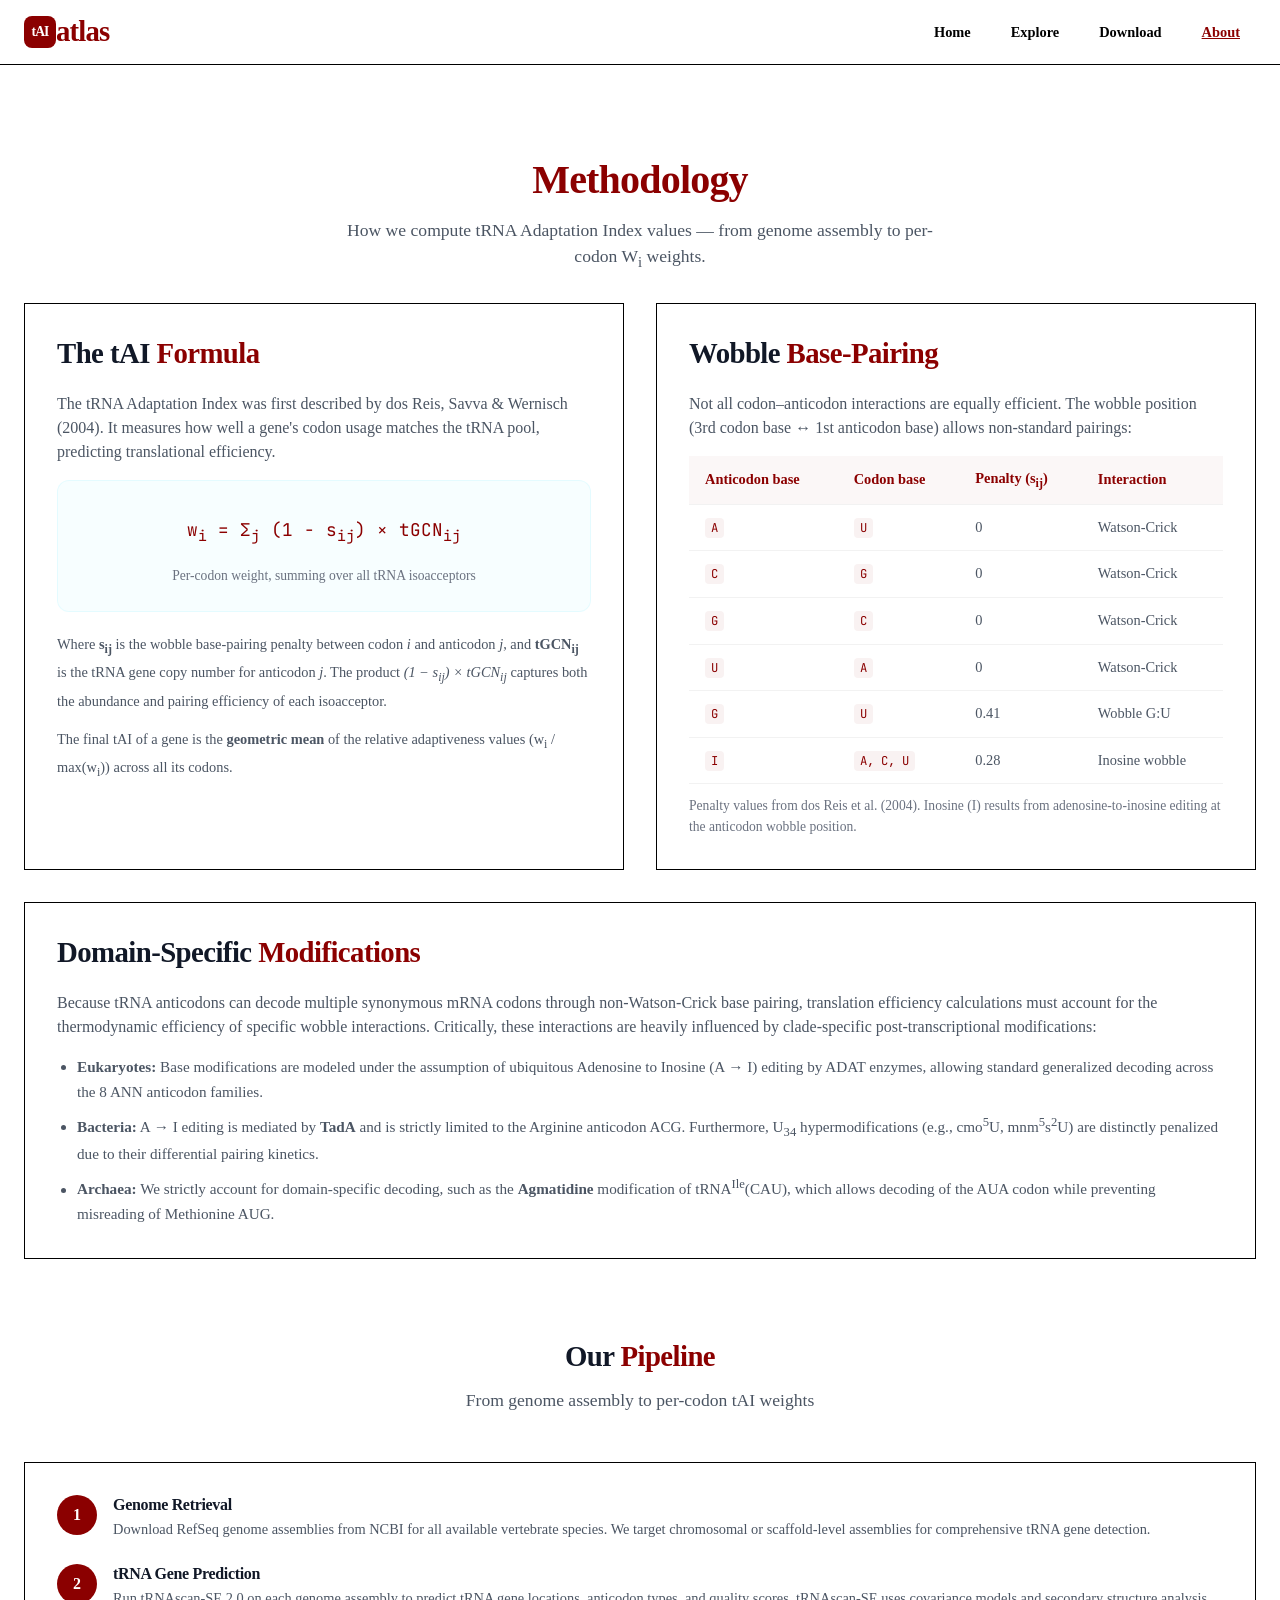
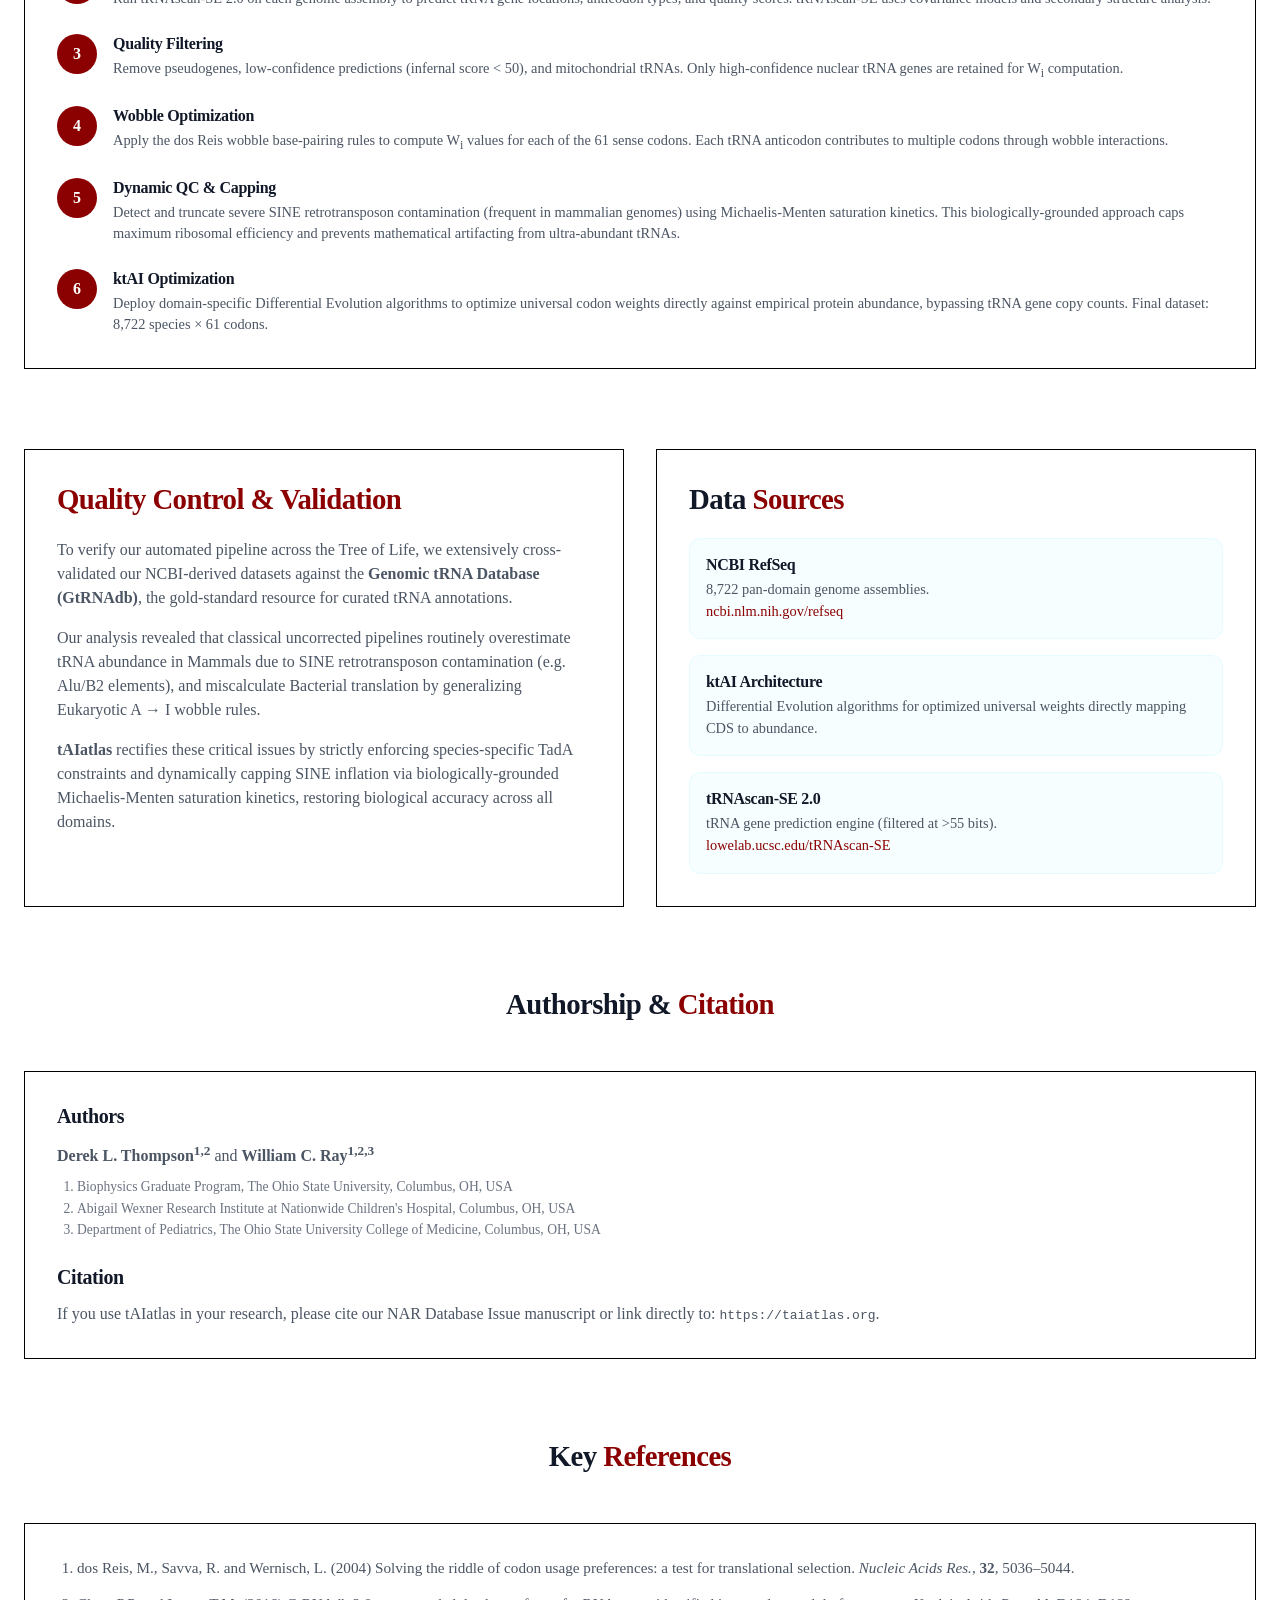
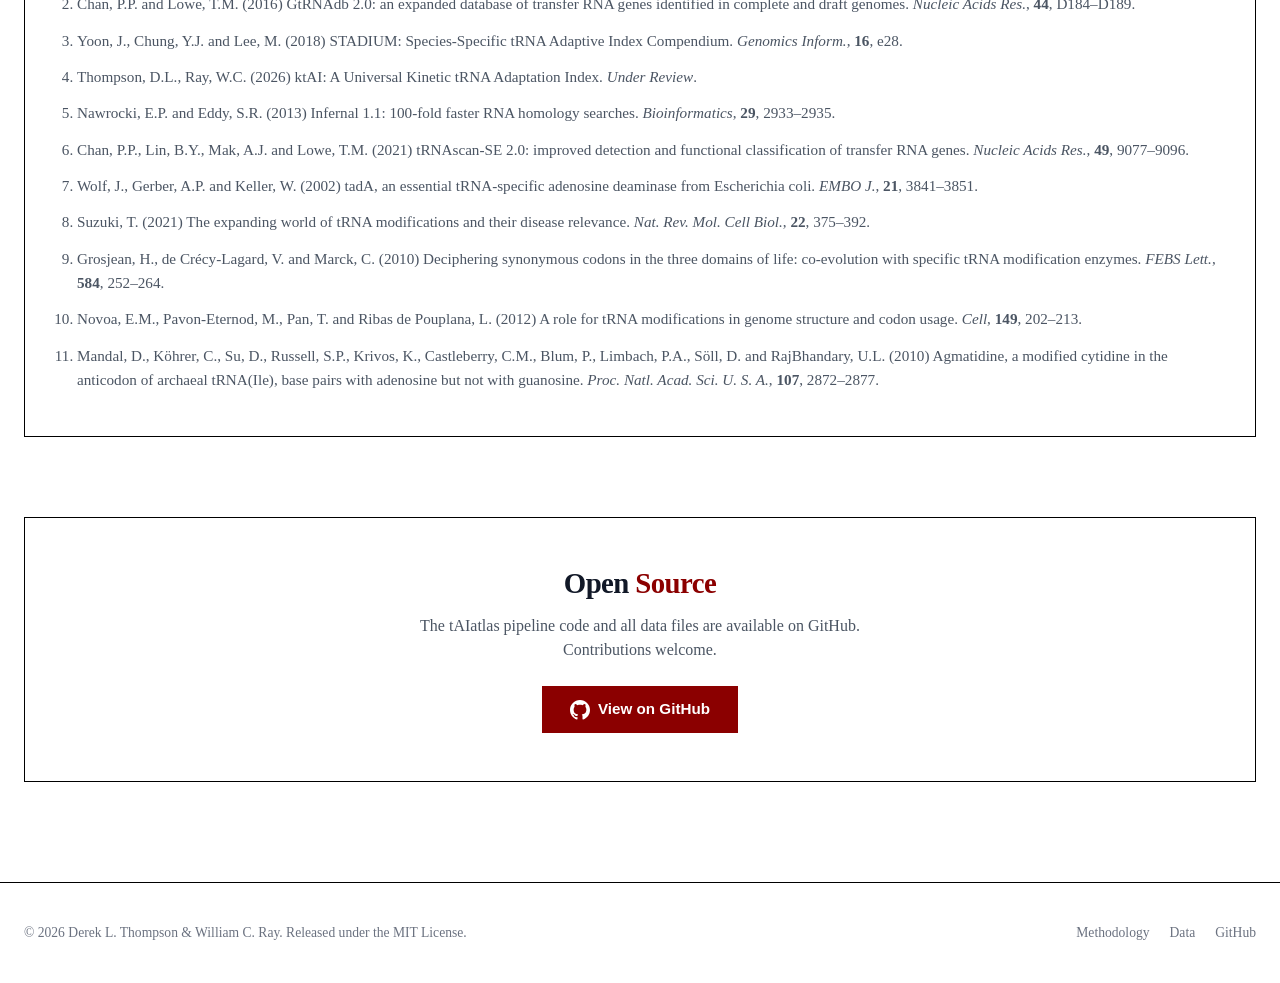
==== commit 5b20f2d5: "Transition website from dynamic gtAI to universal ktAI architecture" ====
--- a/about.html
+++ b/about.html
@@ -151,14 +151,14 @@
               <div class="step-number">5</div>
               <div class="step-content">
                 <h4>Dynamic QC & Capping</h4>
-                <p>Detect and truncate severe SINE retrotransposon contamination (frequent in mammalian genomes) using a strict Interquartile Range (IQR) saturation limit to prevent mathematical artifacting.</p>
+                <p>Detect and truncate severe SINE retrotransposon contamination (frequent in mammalian genomes) using Michaelis-Menten saturation kinetics. This biologically-grounded approach caps maximum ribosomal efficiency and prevents mathematical artifacting from ultra-abundant tRNAs.</p>
               </div>
             </div>
             <div class="step-card">
               <div class="step-number">6</div>
               <div class="step-content">
-                <h4>gtAI Optimization</h4>
-                <p>Deploy domain-specific genetic algorithms to refine classical dos Reis penalty assumptions (e.g. restricting Inosine editing to TadA in bacteria). Final dataset: 8,722 species × 61 codons.</p>
+                <h4>ktAI Optimization</h4>
+                <p>Deploy domain-specific Differential Evolution algorithms to optimize universal codon weights directly against empirical protein abundance, bypassing tRNA gene copy counts. Final dataset: 8,722 species × 61 codons.</p>
               </div>
             </div>
           </div>
@@ -179,7 +179,7 @@
               Our analysis revealed that classical uncorrected pipelines routinely overestimate tRNA abundance in Mammals due to SINE retrotransposon contamination (e.g. Alu/B2 elements), and miscalculate Bacterial translation by generalizing Eukaryotic A &rarr; I wobble rules.
             </p>
             <p style="color: var(--text-secondary);">
-              <strong>tAIatlas</strong> rectifies these critical issues by strictly enforcing species-specific TadA constraints and dynamically capping SINE inflation via a novel Interquartile Range (IQR) algorithm, restoring biological accuracy across all domains.
+              <strong>tAIatlas</strong> rectifies these critical issues by strictly enforcing species-specific TadA constraints and dynamically capping SINE inflation via biologically-grounded Michaelis-Menten saturation kinetics, restoring biological accuracy across all domains.
             </p>
           </div>
 
@@ -194,10 +194,9 @@
                 </p>
               </div>
               <div style="padding: 16px; border-radius: 12px; background: rgba(0,212,255,0.03); border: 1px solid rgba(0,212,255,0.08);">
-                <h4 style="margin-bottom: 4px;">gtAI Architecture</h4>
+                <h4 style="margin-bottom: 4px;">ktAI Architecture</h4>
                 <p style="color: var(--text-secondary); font-size: 0.9rem;">
-                  Machine learning / genetic algorithms for optimized S-values (Anwar et al. 2023).
-                  <br><a href="https://doi.org/10.3389/fmolb.2023.1218518" target="_blank" rel="noopener">doi.org/10.3389/fmolb.2023.1218518</a>
+                  Differential Evolution algorithms for optimized universal weights directly mapping CDS to abundance.
                 </p>
               </div>
               <div style="padding: 16px; border-radius: 12px; background: rgba(0,212,255,0.03); border: 1px solid rgba(0,212,255,0.08);">
@@ -245,7 +244,7 @@
             <li style="margin-bottom: 12px;">dos Reis, M., Savva, R. and Wernisch, L. (2004) Solving the riddle of codon usage preferences: a test for translational selection. <em>Nucleic Acids Res.</em>, <strong>32</strong>, 5036–5044.</li>
             <li style="margin-bottom: 12px;">Chan, P.P. and Lowe, T.M. (2016) GtRNAdb 2.0: an expanded database of transfer RNA genes identified in complete and draft genomes. <em>Nucleic Acids Res.</em>, <strong>44</strong>, D184–D189.</li>
             <li style="margin-bottom: 12px;">Yoon, J., Chung, Y.J. and Lee, M. (2018) STADIUM: Species-Specific tRNA Adaptive Index Compendium. <em>Genomics Inform.</em>, <strong>16</strong>, e28.</li>
-            <li style="margin-bottom: 12px;">Anwar, A.M., Khodary, S.M., Ahmed, E.A., Osama, A., Ezzeldin, S., Tanios, A., Mahgoub, S. and Magdeldin, S. (2023) gtAI: an improved species-specific tRNA adaptation index using the genetic algorithm. <em>Front. Mol. Biosci.</em>, <strong>10</strong>, 1218518.</li>
+            <li style="margin-bottom: 12px;">Thompson, D.L., Ray, W.C. (2026) ktAI: A Universal Kinetic tRNA Adaptation Index. <em>Under Review</em>.</li>
             <li style="margin-bottom: 12px;">Nawrocki, E.P. and Eddy, S.R. (2013) Infernal 1.1: 100-fold faster RNA homology searches. <em>Bioinformatics</em>, <strong>29</strong>, 2933–2935.</li>
             <li style="margin-bottom: 12px;">Chan, P.P., Lin, B.Y., Mak, A.J. and Lowe, T.M. (2021) tRNAscan-SE 2.0: improved detection and functional classification of transfer RNA genes. <em>Nucleic Acids Res.</em>, <strong>49</strong>, 9077–9096.</li>
             <li style="margin-bottom: 12px;">Wolf, J., Gerber, A.P. and Keller, W. (2002) tadA, an essential tRNA-specific adenosine deaminase from Escherichia coli. <em>EMBO J.</em>, <strong>21</strong>, 3841–3851.</li>
--- a/css/style.css
+++ b/css/style.css
@@ -144,6 +144,11 @@
   height: 64px;
 }
 
+.nav-brand:hover {
+  color: inherit;
+  opacity: 0.9;
+}
+
 .nav-brand {
   display: flex;
   align-items: center;
@@ -223,10 +228,7 @@
 }
 
 .glass-card:hover {
-  background: var(--bg-card-hover);
-  border-color: var(--border-glass-hover);
-  box-shadow: var(--shadow-glow);
-  /* removed translateY */
+  /* Removed hover effect as requested */
 }
 
 /* --- Buttons --- */
@@ -285,8 +287,9 @@
 
 .hero-split {
   display: flex;
-  align-items: center;
-  justify-content: space-between;
+  flex-direction: column;
+  align-items: center;
+  text-align: center;
   gap: 60px;
 }
 
@@ -295,12 +298,14 @@
 }
 
 .hero-stats .stats-grid {
-  grid-template-columns: repeat(2, 1fr);
+  grid-template-columns: repeat(4, 1fr);
+  gap: 24px;
+  width: 100%;
 }
 
 .hero-content {
-  flex: 1;
-  max-width: 600px;
+  width: 100%;
+  max-width: 900px;
   position: relative;
   z-index: 1;
 }
@@ -343,14 +348,14 @@
 .hero-actions {
   display: flex;
   gap: 16px;
-  flex-wrap: wrap;
-  animation: fadeInUp 0.8s ease 0.3s both;
+  justify-content: center;
+  margin-bottom: 32px;
 }
 
 /* --- Hero Search --- */
 .hero-search {
-  margin-top: 40px;
-  animation: fadeInUp 0.8s ease 0.4s both;
+  max-width: 600px;
+  margin: 0 auto;
 }
 
 .search-container {
@@ -397,7 +402,7 @@
   background: #ffffff;
   border: 1px solid var(--border-glass);
   border-radius: var(--radius-md);
-  max-height: 320px;
+  max-height: 160px;
   overflow-y: auto;
   display: none;
   box-shadow: var(--shadow-lg);
@@ -649,6 +654,11 @@
 .group-badge.fish { background: rgba(72, 191, 227, 0.12); color: #48bfe3; }
 .group-badge.reptile { background: rgba(6, 214, 160, 0.12); color: #06d6a0; }
 .group-badge.amphibian { background: rgba(188, 143, 255, 0.12); color: #bc8fff; }
+.group-badge.plant { background: rgba(100, 214, 116, 0.12); color: #64d674; }
+.group-badge.fungi { background: rgba(214, 148, 100, 0.12); color: #d69464; }
+.group-badge.invertebrate { background: rgba(214, 100, 166, 0.12); color: #d664a6; }
+.group-badge.bacteria { background: rgba(106, 76, 147, 0.12); color: #6a4c93; }
+.group-badge.archaea { background: rgba(255, 140, 0, 0.12); color: #ff8c00; }
 .group-badge.other { background: rgba(139, 149, 168, 0.12); color: #8b95a8; }
 
 /* --- Species Detail Panel --- */
@@ -1082,19 +1092,25 @@
   }
 
   .hero-content {
-    text-align: center;
-  }
+  width: 100%;
+  max-width: 900px;
+  position: relative;
+  z-index: 1;
+}
 
   .hero-actions {
-    justify-content: center;
-  }
+  display: flex;
+  gap: 16px;
+  justify-content: center;
+  margin-bottom: 32px;
+}
 
   .about-tai-grid,
   .methodology-grid {
     grid-template-columns: 1fr;
   }
 
-  .stats-grid {
+  .stats-grid, .hero-stats .stats-grid {
     grid-template-columns: repeat(2, 1fr);
   }
 
@@ -1126,14 +1142,16 @@
 }
 
 @media (max-width: 480px) {
-  .stats-grid {
+  .stats-grid, .hero-stats .stats-grid {
     grid-template-columns: 1fr;
   }
 
   .hero-actions {
-    flex-direction: column;
-    align-items: center;
-  }
+  display: flex;
+  gap: 16px;
+  justify-content: center;
+  margin-bottom: 32px;
+}
 
   .stat-number {
     font-size: 2rem;
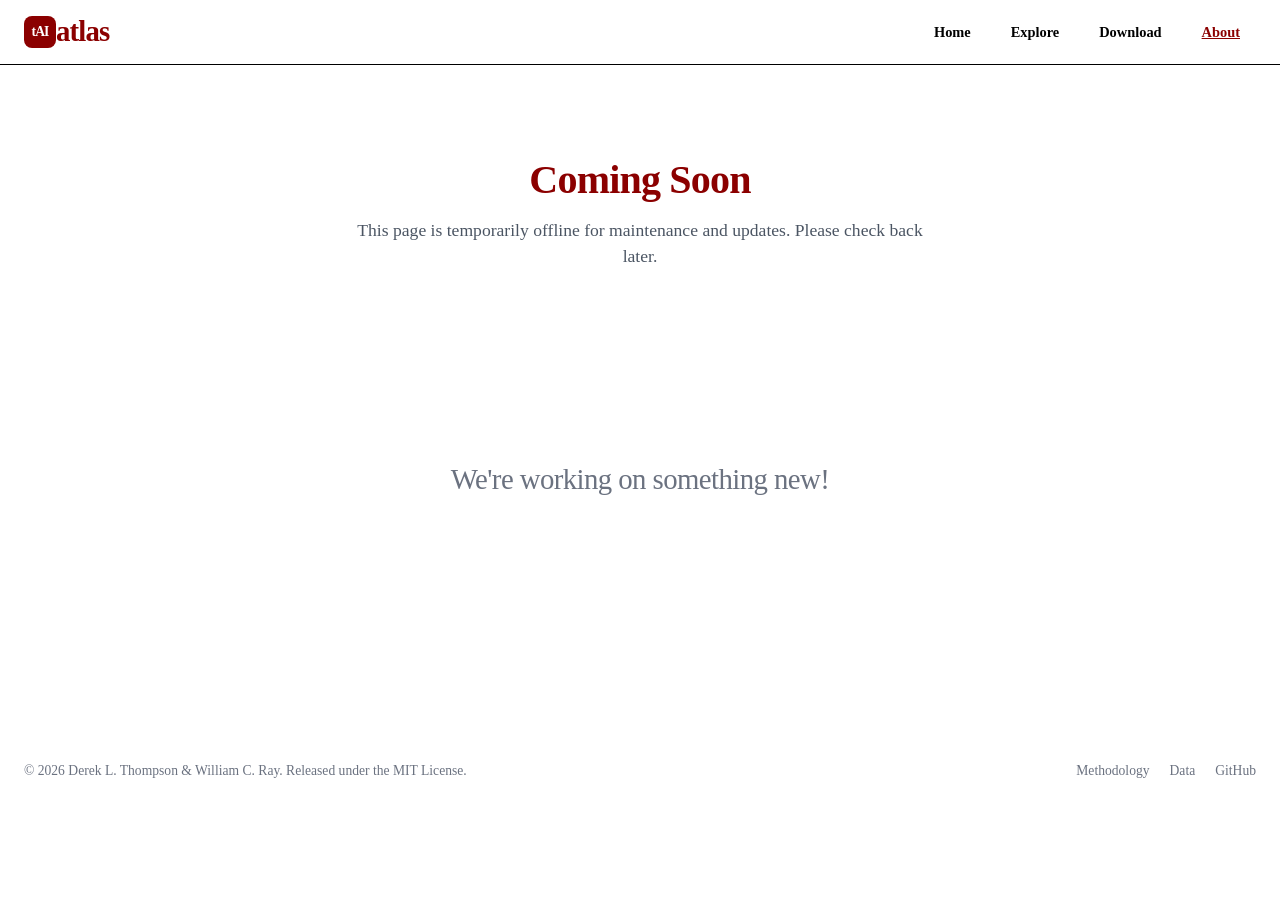
==== commit 0c767496: "temp: replace pages with coming soon" ====
--- a/about.html
+++ b/about.html
@@ -3,12 +3,12 @@
 <head>
   <meta charset="UTF-8">
   <meta name="viewport" content="width=device-width, initial-scale=1.0">
-  <title>Methodology — tAIatlas</title>
-  <meta name="description" content="How tAIatlas computes tRNA Adaptation Index values: pipeline from NCBI RefSeq genomes to quality-filtered W_i values with GtRNAdb cross-validation.">
+  <title>Coming Soon — tAIatlas</title>
+  <meta name="description" content="tAIatlas is currently undergoing maintenance.">
   <link rel="preconnect" href="https://fonts.googleapis.com">
   <link rel="preconnect" href="https://fonts.gstatic.com" crossorigin>
   <link href="https://fonts.googleapis.com/css2?family=Inter:wght@300;400;500;600;700;800;900&family=JetBrains+Mono:wght@400;500;600&display=swap" rel="stylesheet">
-  <link rel="stylesheet" href="css/style.css">
+  <link rel="stylesheet" href="css/style.css?v=4">
   <link rel="icon" href="data:image/svg+xml,<svg xmlns='http://www.w3.org/2000/svg' viewBox='0 0 100 100'><text y='.9em' font-size='90'>🧬</text></svg>">
 </head>
 <body>
@@ -34,247 +34,17 @@
   <!-- Page Header -->
   <header class="page-header">
     <div class="container">
-      <h1><span class="gradient-text">Methodology</span></h1>
-      <p>How we compute tRNA Adaptation Index values — from genome assembly to per-codon W<sub>i</sub> weights.</p>
+      <h1><span class="gradient-text">Coming Soon</span></h1>
+      <p>This page is temporarily offline for maintenance and updates. Please check back later.</p>
     </div>
   </header>
 
-  <main>
-    <!-- tAI Formula Section -->
-    <section class="section" style="padding-top: 0;">
-      <div class="container">
-        <div class="methodology-grid">
-
-          <div class="glass-card fade-in">
-            <h2 style="margin-bottom: 20px;">The tAI <span class="gradient-text">Formula</span></h2>
-            <p style="color: var(--text-secondary); margin-bottom: 16px;">
-              The tRNA Adaptation Index was first described by dos Reis, Savva & Wernisch (2004). It measures how well a gene's codon usage matches the tRNA pool, predicting translational efficiency.
-            </p>
-            <div class="formula-card" style="background: rgba(0, 212, 255, 0.03); border: 1px solid rgba(0, 212, 255, 0.08); border-radius: 12px; padding: 24px; margin-bottom: 20px;">
-              <div class="formula" style="border: none; background: none; padding: 12px 0; margin-bottom: 8px;">
-                w<sub>i</sub> = Σ<sub>j</sub> (1 − s<sub>ij</sub>) × tGCN<sub>ij</sub>
-              </div>
-              <div class="formula-label">Per-codon weight, summing over all tRNA isoacceptors</div>
-            </div>
-            <p style="color: var(--text-secondary); font-size: 0.9rem; line-height: 1.8;">
-              Where <strong>s<sub>ij</sub></strong> is the wobble base-pairing penalty between codon <em>i</em> and anticodon <em>j</em>, and <strong>tGCN<sub>ij</sub></strong> is the tRNA gene copy number for anticodon <em>j</em>. The product <em>(1 − s<sub>ij</sub>) × tGCN<sub>ij</sub></em> captures both the abundance and pairing efficiency of each isoacceptor.
-            </p>
-            <p style="color: var(--text-secondary); font-size: 0.9rem; line-height: 1.8; margin-top: 12px;">
-              The final tAI of a gene is the <strong>geometric mean</strong> of the relative adaptiveness values (w<sub>i</sub> / max(w<sub>i</sub>)) across all its codons.
-            </p>
-          </div>
-
-          <div class="glass-card fade-in">
-            <h2 style="margin-bottom: 20px;">Wobble <span class="gradient-text">Base-Pairing</span></h2>
-            <p style="color: var(--text-secondary); margin-bottom: 16px;">
-              Not all codon–anticodon interactions are equally efficient. The wobble position (3rd codon base ↔ 1st anticodon base) allows non-standard pairings:
-            </p>
-            <div style="overflow-x: auto;">
-              <table class="doc-table">
-                <thead>
-                  <tr>
-                    <th>Anticodon base</th>
-                    <th>Codon base</th>
-                    <th>Penalty (s<sub>ij</sub>)</th>
-                    <th>Interaction</th>
-                  </tr>
-                </thead>
-                <tbody>
-                  <tr><td><code>A</code></td><td><code>U</code></td><td>0</td><td>Watson-Crick</td></tr>
-                  <tr><td><code>C</code></td><td><code>G</code></td><td>0</td><td>Watson-Crick</td></tr>
-                  <tr><td><code>G</code></td><td><code>C</code></td><td>0</td><td>Watson-Crick</td></tr>
-                  <tr><td><code>U</code></td><td><code>A</code></td><td>0</td><td>Watson-Crick</td></tr>
-                  <tr><td><code>G</code></td><td><code>U</code></td><td>0.41</td><td>Wobble G:U</td></tr>
-                  <tr><td><code>I</code></td><td><code>A, C, U</code></td><td>0.28</td><td>Inosine wobble</td></tr>
-                </tbody>
-              </table>
-            </div>
-            <p style="color: var(--text-muted); font-size: 0.85rem; margin-top: 12px;">
-              Penalty values from dos Reis et al. (2004). Inosine (I) results from adenosine-to-inosine editing at the anticodon wobble position.
-            </p>
-          </div>
-
-          <div class="glass-card fade-in" style="grid-column: 1 / -1;">
-            <h2 style="margin-bottom: 20px;">Domain-Specific <span class="gradient-text">Modifications</span></h2>
-            <p style="color: var(--text-secondary); margin-bottom: 16px;">
-              Because tRNA anticodons can decode multiple synonymous mRNA codons through non-Watson-Crick base pairing, translation efficiency calculations must account for the thermodynamic efficiency of specific wobble interactions. Critically, these interactions are heavily influenced by clade-specific post-transcriptional modifications:
-            </p>
-            <ul style="color: var(--text-secondary); margin-left: 20px; line-height: 1.6; font-size: 0.95rem;">
-              <li style="margin-bottom: 8px;"><strong>Eukaryotes:</strong> Base modifications are modeled under the assumption of ubiquitous Adenosine to Inosine (A &rarr; I) editing by ADAT enzymes, allowing standard generalized decoding across the 8 ANN anticodon families.</li>
-              <li style="margin-bottom: 8px;"><strong>Bacteria:</strong> A &rarr; I editing is mediated by <strong>TadA</strong> and is strictly limited to the Arginine anticodon ACG. Furthermore, U<sub>34</sub> hypermodifications (e.g., cmo<sup>5</sup>U, mnm<sup>5</sup>s<sup>2</sup>U) are distinctly penalized due to their differential pairing kinetics.</li>
-              <li><strong>Archaea:</strong> We strictly account for domain-specific decoding, such as the <strong>Agmatidine</strong> modification of tRNA<sup>Ile</sup>(CAU), which allows decoding of the AUA codon while preventing misreading of Methionine AUG.</li>
-            </ul>
-          </div>
-        </div>
-      </div>
-    </section>
-
-    <!-- Pipeline Section -->
-    <section class="section">
-      <div class="container">
-        <div class="section-header fade-in">
-          <h2>Our <span class="gradient-text">Pipeline</span></h2>
-          <p>From genome assembly to per-codon tAI weights</p>
-        </div>
-
-        <div class="glass-card fade-in">
-          <div class="pipeline-steps">
-            <div class="step-card">
-              <div class="step-number">1</div>
-              <div class="step-content">
-                <h4>Genome Retrieval</h4>
-                <p>Download RefSeq genome assemblies from NCBI for all available vertebrate species. We target chromosomal or scaffold-level assemblies for comprehensive tRNA gene detection.</p>
-              </div>
-            </div>
-            <div class="step-card">
-              <div class="step-number">2</div>
-              <div class="step-content">
-                <h4>tRNA Gene Prediction</h4>
-                <p>Run tRNAscan-SE 2.0 on each genome assembly to predict tRNA gene locations, anticodon types, and quality scores. tRNAscan-SE uses covariance models and secondary structure analysis.</p>
-              </div>
-            </div>
-            <div class="step-card">
-              <div class="step-number">3</div>
-              <div class="step-content">
-                <h4>Quality Filtering</h4>
-                <p>Remove pseudogenes, low-confidence predictions (infernal score &lt; 50), and mitochondrial tRNAs. Only high-confidence nuclear tRNA genes are retained for W<sub>i</sub> computation.</p>
-              </div>
-            </div>
-            <div class="step-card">
-              <div class="step-number">4</div>
-              <div class="step-content">
-                <h4>Wobble Optimization</h4>
-                <p>Apply the dos Reis wobble base-pairing rules to compute W<sub>i</sub> values for each of the 61 sense codons. Each tRNA anticodon contributes to multiple codons through wobble interactions.</p>
-              </div>
-            </div>
-            <div class="step-card">
-              <div class="step-number">5</div>
-              <div class="step-content">
-                <h4>Dynamic QC & Capping</h4>
-                <p>Detect and truncate severe SINE retrotransposon contamination (frequent in mammalian genomes) using Michaelis-Menten saturation kinetics. This biologically-grounded approach caps maximum ribosomal efficiency and prevents mathematical artifacting from ultra-abundant tRNAs.</p>
-              </div>
-            </div>
-            <div class="step-card">
-              <div class="step-number">6</div>
-              <div class="step-content">
-                <h4>ktAI Optimization</h4>
-                <p>Deploy domain-specific Differential Evolution algorithms to optimize universal codon weights directly against empirical protein abundance, bypassing tRNA gene copy counts. Final dataset: 8,722 species × 61 codons.</p>
-              </div>
-            </div>
-          </div>
-        </div>
-      </div>
-    </section>
-
-    <!-- Cross-Validation Section -->
-    <section class="section">
-      <div class="container">
-        <div class="methodology-grid">
-          <div class="glass-card fade-in">
-            <h2 style="margin-bottom: 20px;"><span class="gradient-text">Quality Control & Validation</span></h2>
-            <p style="color: var(--text-secondary); margin-bottom: 16px;">
-              To verify our automated pipeline across the Tree of Life, we extensively cross-validated our NCBI-derived datasets against the <strong>Genomic tRNA Database (GtRNAdb)</strong>, the gold-standard resource for curated tRNA annotations.
-            </p>
-            <p style="color: var(--text-secondary); margin-bottom: 16px;">
-              Our analysis revealed that classical uncorrected pipelines routinely overestimate tRNA abundance in Mammals due to SINE retrotransposon contamination (e.g. Alu/B2 elements), and miscalculate Bacterial translation by generalizing Eukaryotic A &rarr; I wobble rules.
-            </p>
-            <p style="color: var(--text-secondary);">
-              <strong>tAIatlas</strong> rectifies these critical issues by strictly enforcing species-specific TadA constraints and dynamically capping SINE inflation via biologically-grounded Michaelis-Menten saturation kinetics, restoring biological accuracy across all domains.
-            </p>
-          </div>
-
-          <div class="glass-card fade-in">
-            <h2 style="margin-bottom: 20px;">Data <span class="gradient-text">Sources</span></h2>
-            <div style="display: flex; flex-direction: column; gap: 16px;">
-              <div style="padding: 16px; border-radius: 12px; background: rgba(0,212,255,0.03); border: 1px solid rgba(0,212,255,0.08);">
-                <h4 style="margin-bottom: 4px;">NCBI RefSeq</h4>
-                <p style="color: var(--text-secondary); font-size: 0.9rem;">
-                  8,722 pan-domain genome assemblies.
-                  <br><a href="https://www.ncbi.nlm.nih.gov/refseq/" target="_blank" rel="noopener">ncbi.nlm.nih.gov/refseq</a>
-                </p>
-              </div>
-              <div style="padding: 16px; border-radius: 12px; background: rgba(0,212,255,0.03); border: 1px solid rgba(0,212,255,0.08);">
-                <h4 style="margin-bottom: 4px;">ktAI Architecture</h4>
-                <p style="color: var(--text-secondary); font-size: 0.9rem;">
-                  Differential Evolution algorithms for optimized universal weights directly mapping CDS to abundance.
-                </p>
-              </div>
-              <div style="padding: 16px; border-radius: 12px; background: rgba(0,212,255,0.03); border: 1px solid rgba(0,212,255,0.08);">
-                <h4 style="margin-bottom: 4px;">tRNAscan-SE 2.0</h4>
-                <p style="color: var(--text-secondary); font-size: 0.9rem;">
-                  tRNA gene prediction engine (filtered at &gt;55 bits).
-                  <br><a href="http://lowelab.ucsc.edu/tRNAscan-SE/" target="_blank" rel="noopener">lowelab.ucsc.edu/tRNAscan-SE</a>
-                </p>
-              </div>
-            </div>
-          </div>
-        </div>
-      </div>
-    </section>
-
-    <!-- Authorship & Citation Section -->
-    <section class="section">
-      <div class="container">
-        <div class="section-header fade-in">
-          <h2>Authorship & <span class="gradient-text">Citation</span></h2>
-        </div>
-        <div class="glass-card fade-in" style="padding: 32px;">
-          <h3 style="margin-bottom: 12px; font-size: 1.25rem;">Authors</h3>
-          <p style="color: var(--text-secondary); margin-bottom: 8px;"><strong>Derek L. Thompson<sup>1,2</sup></strong> and <strong>William C. Ray<sup>1,2,3</sup></strong></p>
-          <ol style="color: var(--text-muted); font-size: 0.85rem; margin-left: 20px; line-height: 1.6; margin-bottom: 24px;">
-            <li>Biophysics Graduate Program, The Ohio State University, Columbus, OH, USA</li>
-            <li>Abigail Wexner Research Institute at Nationwide Children's Hospital, Columbus, OH, USA</li>
-            <li>Department of Pediatrics, The Ohio State University College of Medicine, Columbus, OH, USA</li>
-          </ol>
-          <h3 style="margin-bottom: 12px; font-size: 1.25rem;">Citation</h3>
-          <p style="color: var(--text-secondary);">If you use tAIatlas in your research, please cite our NAR Database Issue manuscript or link directly to: <code>https://taiatlas.org</code>.</p>
-        </div>
-      </div>
-    </section>
-
-    <!-- References Section -->
-    <section class="section">
-      <div class="container">
-        <div class="section-header fade-in">
-          <h2>Key <span class="gradient-text">References</span></h2>
-        </div>
-
-        <div class="glass-card fade-in">
-          <ol class="reference-list" style="color: var(--text-secondary); line-height: 1.6; padding-left: 20px; font-size: 0.95rem;">
-            <li style="margin-bottom: 12px;">dos Reis, M., Savva, R. and Wernisch, L. (2004) Solving the riddle of codon usage preferences: a test for translational selection. <em>Nucleic Acids Res.</em>, <strong>32</strong>, 5036–5044.</li>
-            <li style="margin-bottom: 12px;">Chan, P.P. and Lowe, T.M. (2016) GtRNAdb 2.0: an expanded database of transfer RNA genes identified in complete and draft genomes. <em>Nucleic Acids Res.</em>, <strong>44</strong>, D184–D189.</li>
-            <li style="margin-bottom: 12px;">Yoon, J., Chung, Y.J. and Lee, M. (2018) STADIUM: Species-Specific tRNA Adaptive Index Compendium. <em>Genomics Inform.</em>, <strong>16</strong>, e28.</li>
-            <li style="margin-bottom: 12px;">Thompson, D.L., Ray, W.C. (2026) ktAI: A Universal Kinetic tRNA Adaptation Index. <em>Under Review</em>.</li>
-            <li style="margin-bottom: 12px;">Nawrocki, E.P. and Eddy, S.R. (2013) Infernal 1.1: 100-fold faster RNA homology searches. <em>Bioinformatics</em>, <strong>29</strong>, 2933–2935.</li>
-            <li style="margin-bottom: 12px;">Chan, P.P., Lin, B.Y., Mak, A.J. and Lowe, T.M. (2021) tRNAscan-SE 2.0: improved detection and functional classification of transfer RNA genes. <em>Nucleic Acids Res.</em>, <strong>49</strong>, 9077–9096.</li>
-            <li style="margin-bottom: 12px;">Wolf, J., Gerber, A.P. and Keller, W. (2002) tadA, an essential tRNA-specific adenosine deaminase from Escherichia coli. <em>EMBO J.</em>, <strong>21</strong>, 3841–3851.</li>
-            <li style="margin-bottom: 12px;">Suzuki, T. (2021) The expanding world of tRNA modifications and their disease relevance. <em>Nat. Rev. Mol. Cell Biol.</em>, <strong>22</strong>, 375–392.</li>
-            <li style="margin-bottom: 12px;">Grosjean, H., de Crécy-Lagard, V. and Marck, C. (2010) Deciphering synonymous codons in the three domains of life: co-evolution with specific tRNA modification enzymes. <em>FEBS Lett.</em>, <strong>584</strong>, 252–264.</li>
-            <li style="margin-bottom: 12px;">Novoa, E.M., Pavon-Eternod, M., Pan, T. and Ribas de Pouplana, L. (2012) A role for tRNA modifications in genome structure and codon usage. <em>Cell</em>, <strong>149</strong>, 202–213.</li>
-            <li style="margin-bottom: 12px;">Mandal, D., Köhrer, C., Su, D., Russell, S.P., Krivos, K., Castleberry, C.M., Blum, P., Limbach, P.A., Söll, D. and RajBhandary, U.L. (2010) Agmatidine, a modified cytidine in the anticodon of archaeal tRNA(Ile), base pairs with adenosine but not with guanosine. <em>Proc. Natl. Acad. Sci. U. S. A.</em>, <strong>107</strong>, 2872–2877.</li>
-          </ol>
-        </div>
-      </div>
-    </section>
-
-    <!-- GitHub Section -->
-    <section class="section">
-      <div class="container">
-        <div class="glass-card fade-in" style="text-align: center; padding: 48px 32px;">
-          <h2 style="margin-bottom: 12px;">Open <span class="gradient-text">Source</span></h2>
-          <p style="color: var(--text-secondary); max-width: 500px; margin: 0 auto 24px;">
-            The tAIatlas pipeline code and all data files are available on GitHub. Contributions welcome.
-          </p>
-          <a href="https://github.com/taiatlas" class="btn btn-primary" target="_blank" rel="noopener">
-            <svg width="20" height="20" viewBox="0 0 24 24" fill="currentColor"><path d="M12 0c-6.626 0-12 5.373-12 12 0 5.302 3.438 9.8 8.207 11.387.599.111.793-.261.793-.577v-2.234c-3.338.726-4.033-1.416-4.033-1.416-.546-1.387-1.333-1.756-1.333-1.756-1.089-.745.083-.729.083-.729 1.205.084 1.839 1.237 1.839 1.237 1.07 1.834 2.807 1.304 3.492.997.107-.775.418-1.305.762-1.604-2.665-.305-5.467-1.334-5.467-5.931 0-1.311.469-2.381 1.236-3.221-.124-.303-.535-1.524.117-3.176 0 0 1.008-.322 3.301 1.23.957-.266 1.983-.399 3.003-.404 1.02.005 2.047.138 3.006.404 2.291-1.552 3.297-1.23 3.297-1.23.653 1.653.242 2.874.118 3.176.77.84 1.235 1.911 1.235 3.221 0 4.609-2.807 5.624-5.479 5.921.43.372.823 1.102.823 2.222v3.293c0 .319.192.694.801.576 4.765-1.589 8.199-6.086 8.199-11.386 0-6.627-5.373-12-12-12z"/></svg>
-            View on GitHub
-          </a>
-        </div>
-      </div>
-    </section>
+  <main class="section" style="padding-top: 40px; min-height: 40vh; display: flex; align-items: center; justify-content: center;">
+    <div class="container" style="text-align: center;">
+      <h2 style="color: var(--text-muted); font-weight: 400;">We're working on something new!</h2>
+    </div>
   </main>
 
-  <!-- Footer -->
   <footer class="footer" role="contentinfo">
     <div class="container">
       <div class="footer-content">
@@ -290,6 +60,6 @@
     </div>
   </footer>
 
-  <script src="js/main.js"></script>
+  <script src="js/main.js?v=4"></script>
 </body>
 </html>
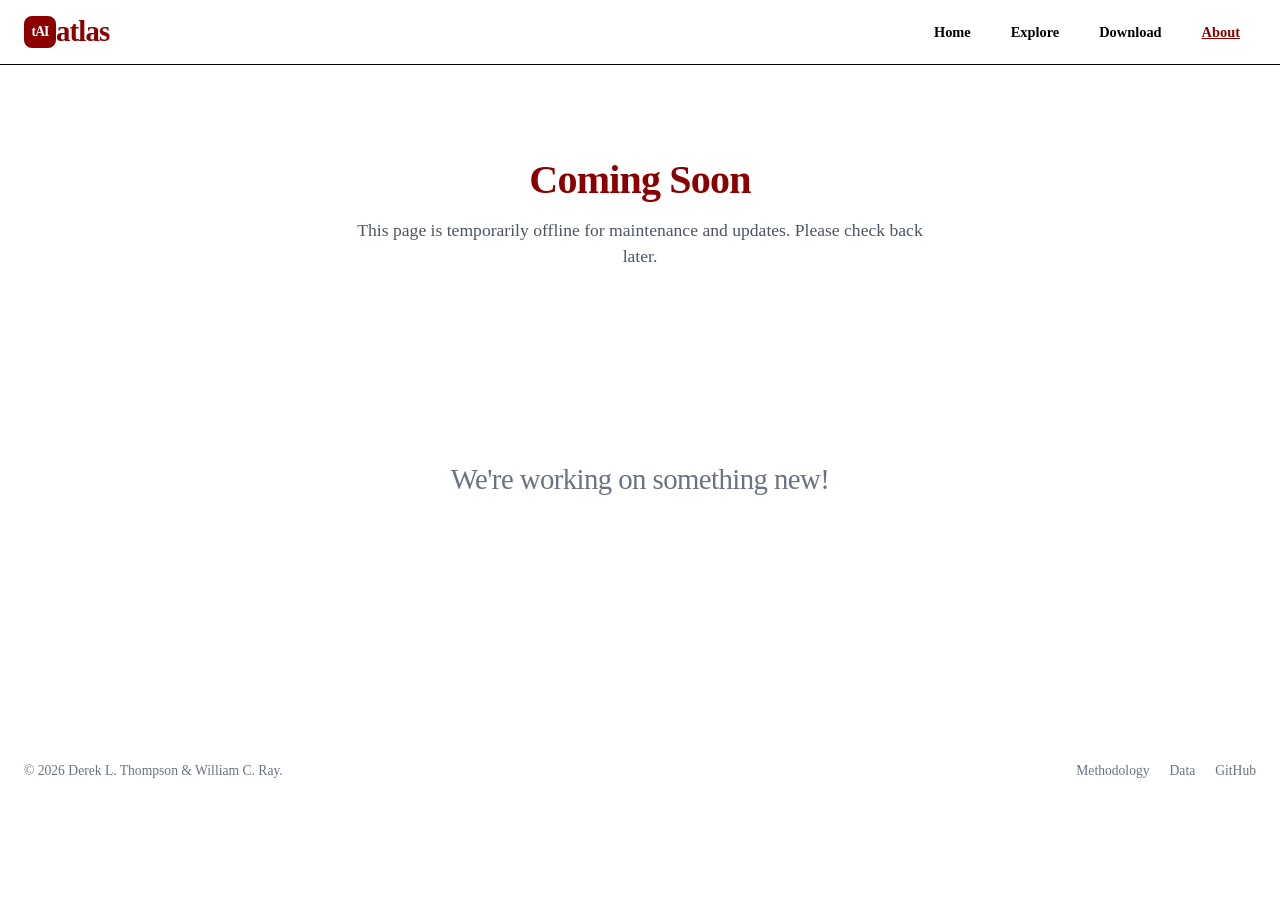
==== commit 40d6f059: "temp: remove license text from footer" ====
--- a/about.html
+++ b/about.html
@@ -49,7 +49,7 @@
     <div class="container">
       <div class="footer-content">
         <div class="footer-text">
-          © 2026 Derek L. Thompson & William C. Ray. Released under the MIT License.
+          © 2026 Derek L. Thompson & William C. Ray.
         </div>
         <div class="footer-links">
           <a href="about.html">Methodology</a>
